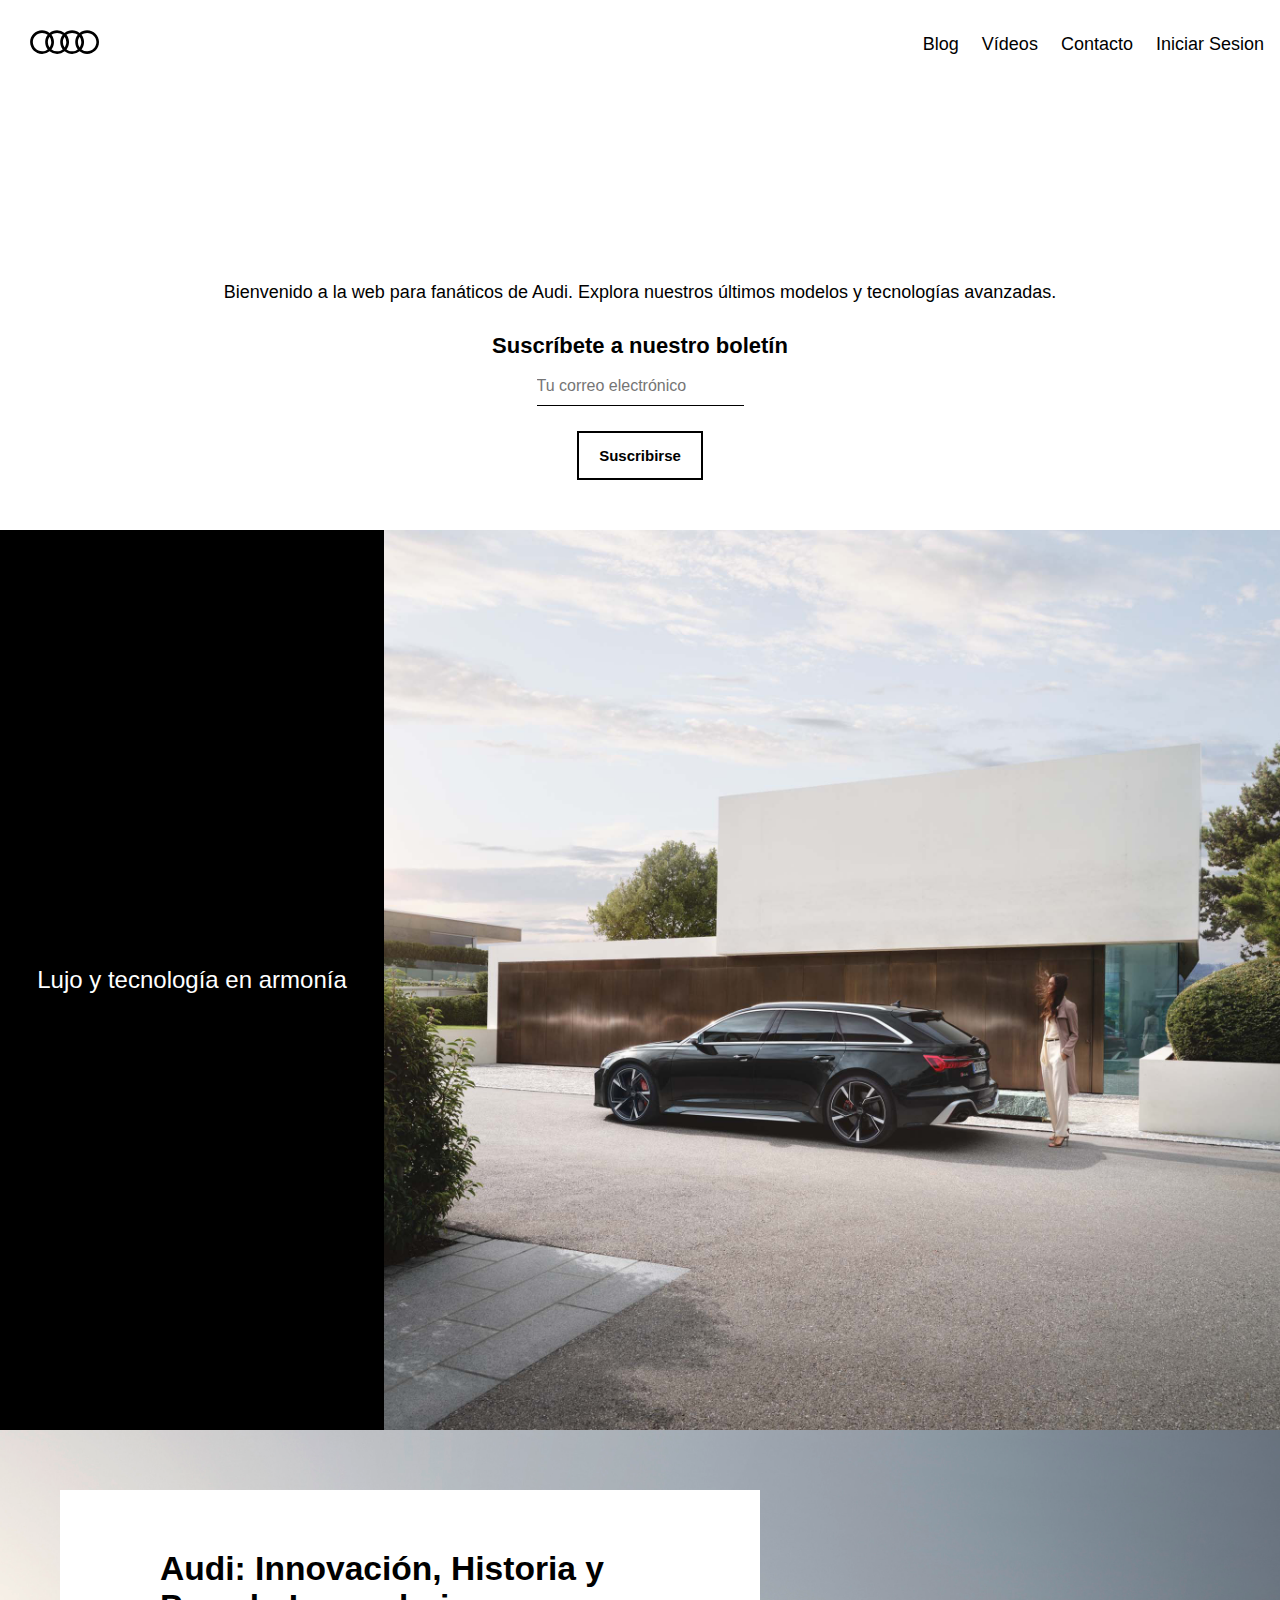
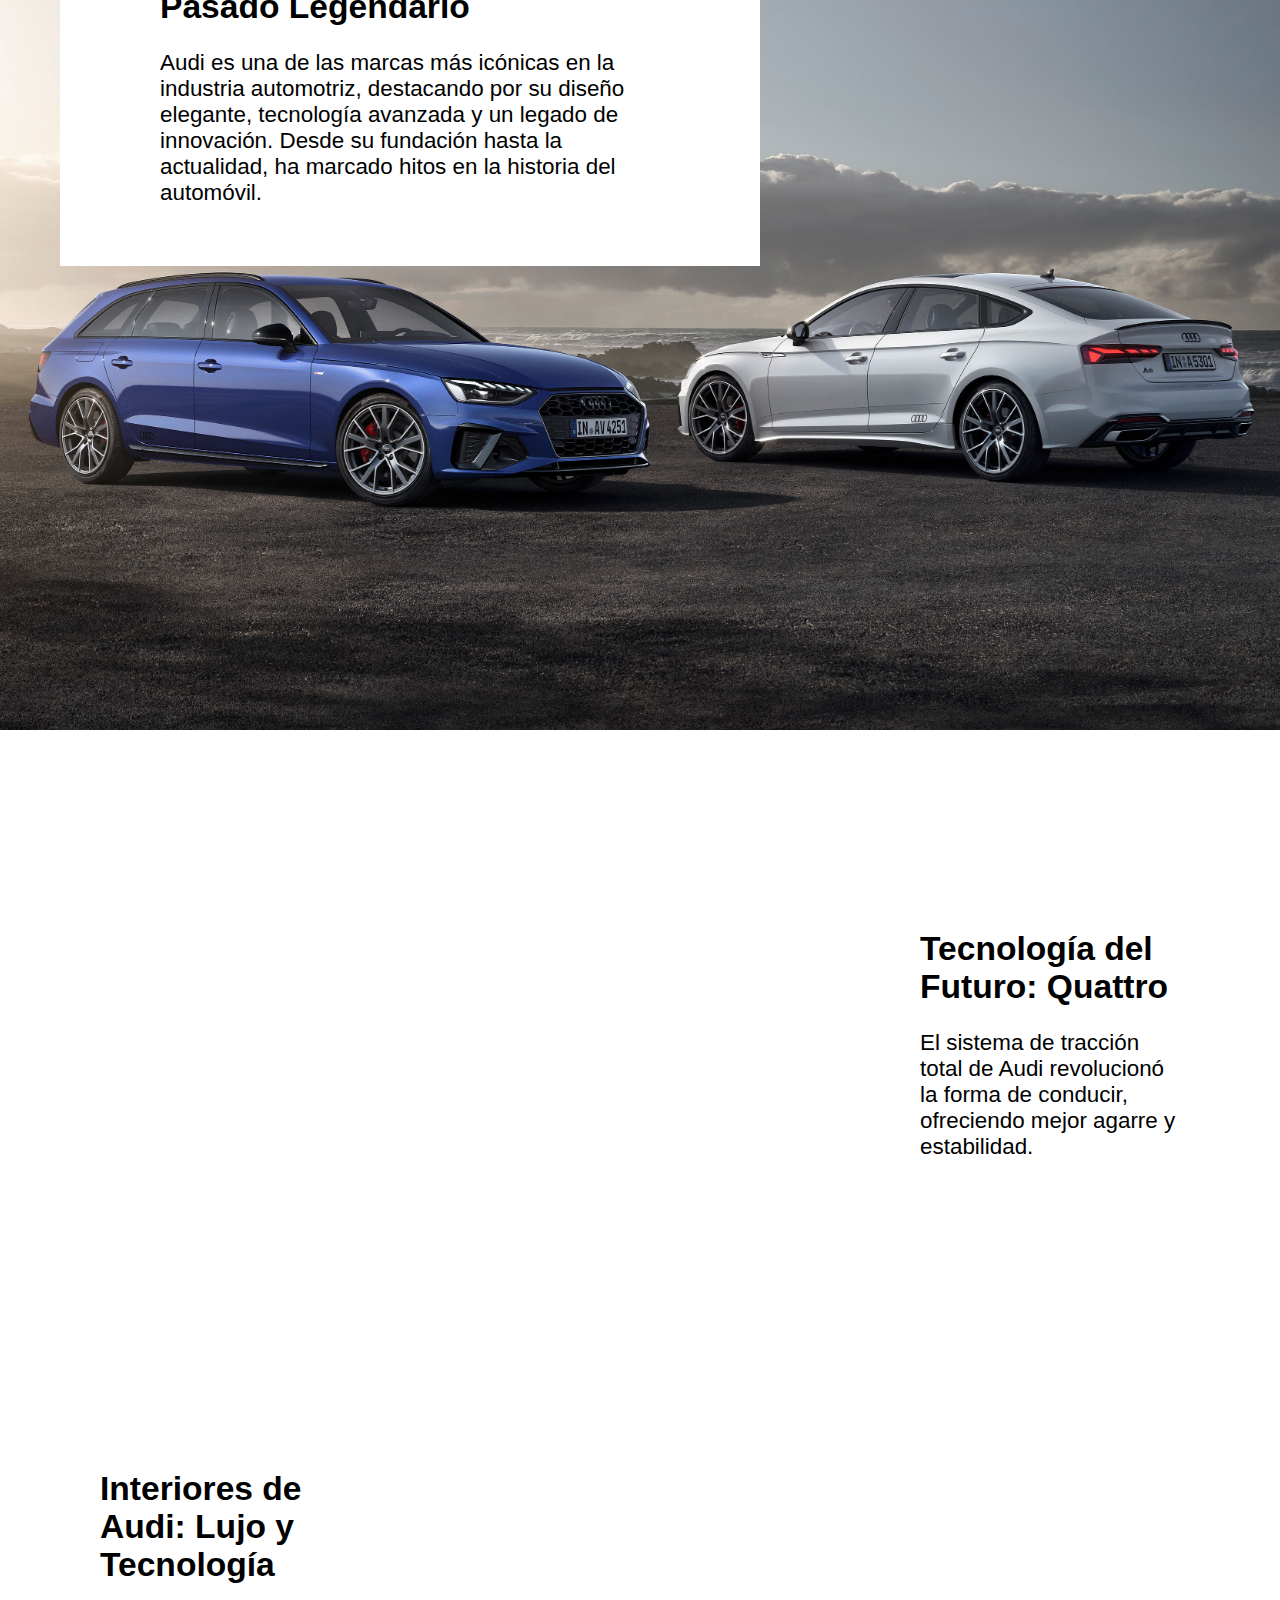
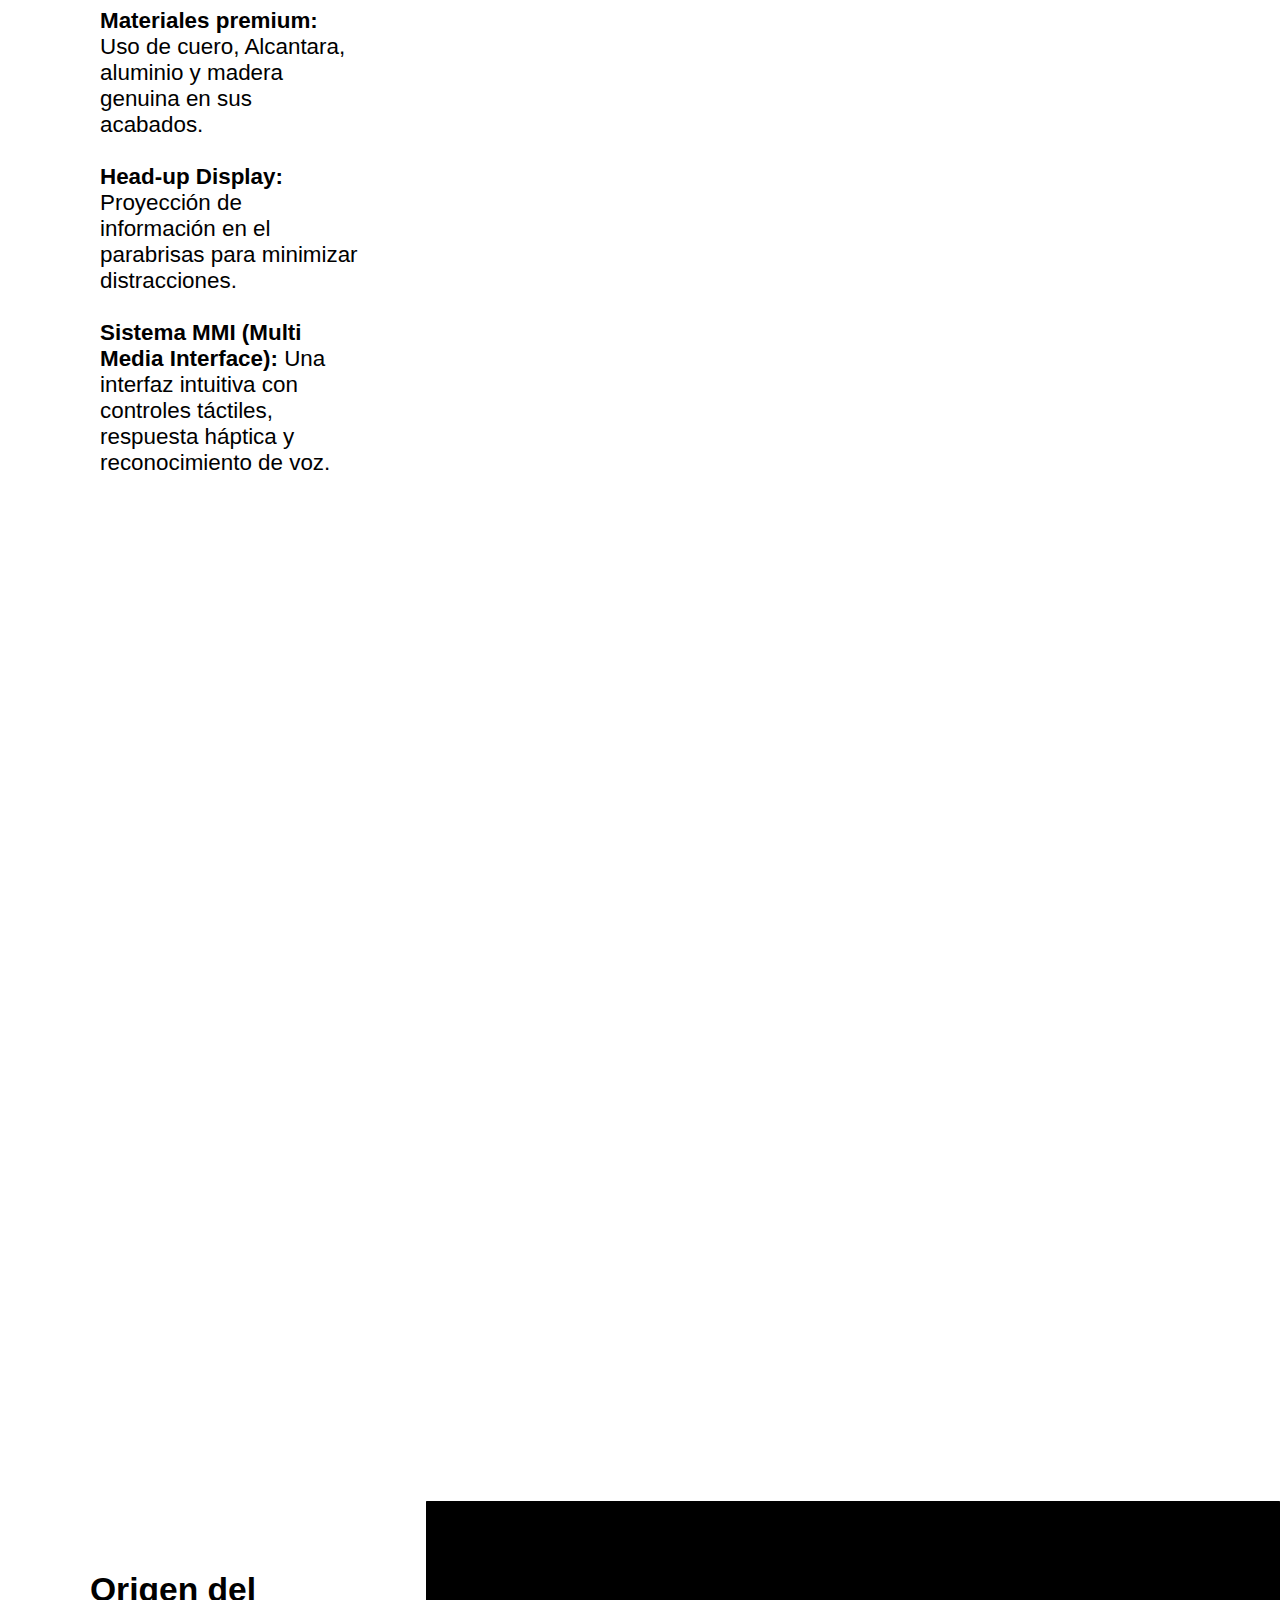
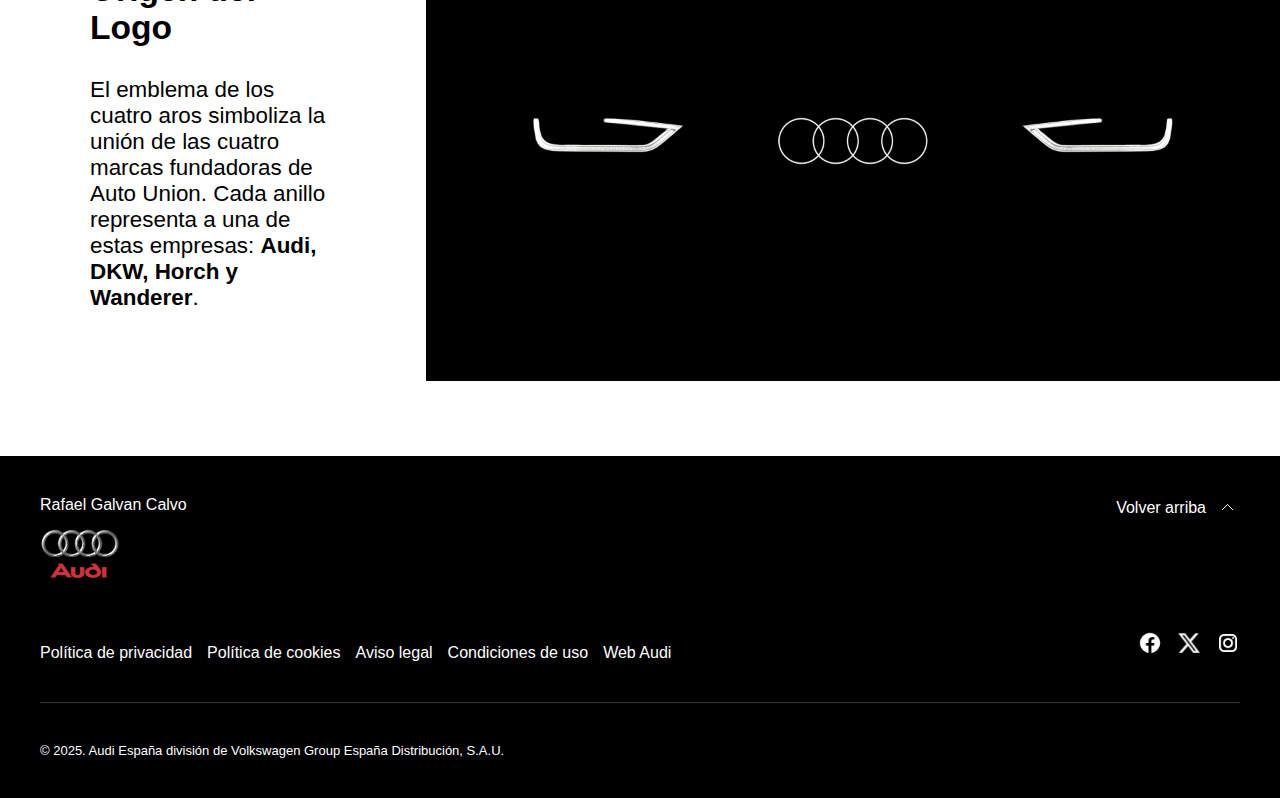
==== index.html @ 8b62e53d "first commit" ====
<!DOCTYPE html>
<html lang="es">
<head>
    <meta charset="UTF-8">
    <meta name="viewport" content="width=device-width, initial-scale=1.0">
    <title>Audi - Bienvenido</title>
    <link rel="stylesheet" href="css/estilos.css">
    <link rel="shortcut icon" href="img/logo-audi-3.png">
</head>
<body>
    
    <header id="#">
        <div class="logo">
            <a href="index.html">
                <svg height="24" width="69" xmlns="http://www.w3.org/2000/svg">
                    <path d="M56.927 0a11.798 11.798 0 00-7.495 2.671A11.906 11.906 0 0041.9 0a11.719 11.719 0 00-7.494 2.671C32.347 1.006 29.745 0 26.91 0a11.798 11.798 0 00-7.494 2.671C17.358 1.006 14.756 0 11.92 0 5.32 0 0 5.303 0 11.884c0 6.58 5.32 11.884 11.921 11.884 2.835 0 5.475-1.007 7.495-2.671 2.058 1.664 4.66 2.67 7.494 2.67 2.835 0 5.475-1.006 7.495-2.67a11.906 11.906 0 007.533 2.67c2.874 0 5.475-1.006 7.533-2.67 2.058 1.664 4.66 2.67 7.495 2.67 6.601 0 11.921-5.302 11.921-11.883C68.848 5.342 63.528 0 56.927 0zm-7.495 17.226a9.126 9.126 0 01-1.708-5.342c0-1.974.621-3.832 1.708-5.342a9.126 9.126 0 011.709 5.342c0 2.013-.66 3.832-1.709 5.342zm-15.027 0a9.126 9.126 0 01-1.709-5.342c0-1.974.621-3.832 1.709-5.342a9.126 9.126 0 011.708 5.342c0 2.013-.66 3.832-1.708 5.342zm-15.028 0a9.126 9.126 0 01-1.709-5.342c0-1.974.622-3.832 1.709-5.342a9.126 9.126 0 011.708 5.342c0 2.013-.66 3.832-1.708 5.342zM2.602 11.884c0-5.071 4.116-9.213 9.242-9.213a9.22 9.22 0 015.63 1.897c-1.592 2.013-2.524 4.529-2.524 7.316 0 2.748.932 5.303 2.524 7.316-1.553 1.2-3.495 1.897-5.63 1.897-5.087 0-9.242-4.103-9.242-9.213zM21.24 19.2c1.592-2.013 2.524-4.529 2.524-7.316 0-2.749-.932-5.303-2.524-7.316 1.553-1.2 3.495-1.897 5.63-1.897 2.136 0 4.078.697 5.63 1.897-1.591 2.013-2.523 4.529-2.523 7.316 0 2.748.932 5.303 2.524 7.316-1.553 1.2-3.495 1.897-5.63 1.897-2.136 0-4.078-.697-5.631-1.897zm15.028 0c1.592-2.013 2.524-4.529 2.524-7.316 0-2.749-.932-5.303-2.524-7.316 1.553-1.2 3.494-1.897 5.63-1.897a9.22 9.22 0 015.63 1.897c-1.591 2.013-2.523 4.529-2.523 7.316 0 2.748.932 5.303 2.524 7.316-1.554 1.2-3.495 1.897-5.63 1.897a9.22 9.22 0 01-5.631-1.897zm20.658 1.897a9.22 9.22 0 01-5.63-1.897c1.591-2.013 2.523-4.529 2.523-7.316 0-2.749-.932-5.303-2.524-7.316 1.554-1.2 3.495-1.897 5.63-1.897 5.088 0 9.243 4.103 9.243 9.213 0 5.11-4.155 9.213-9.242 9.213z" fill="#000" fill-rule="evenodd"></path>
                </svg>
            </a>
        </div>
        <nav class="">
            <ul>
                <li><a href="blog.html">Blog</a></li>
                <li><a href="videos.html">Vídeos</a></li>
                <li><a class="enlaces" href = #contacto>Contacto</a></li>
                <li><a href="#mostrar">Iniciar Sesion</a></li>
            </ul>
        </nav>
    </header>

     <!--FORMULARIO INICIO SESION -->

     <div id="mostrar" class="container1">
        <div class="fondo"></div>
        <div class="contenido">
          <form class="form-container">
            <h1>Iniciar sesión</h1>
            <div class="form-group">
              <label for="username">Nombre de usuario</label>
              <input type="text" id="username" name="username" autocomplete="off" required>
            </div>
            <div class="form-group">
              <label for="password">Contraseña</label>
              <input type="password" id="password" name="password" autocomplete="off" pattern="(?=.*[a-z])(?=.*[A-Z])(?=.*\d)(?=.*[#$@!%&*?_])(?!\s)[a-zA-Z\d#$@!%&*?_]{8,16}$" required>
            </div>
            <button class="submit-btn" type="submit">Iniciar sesión</button>
            <p class="cuenta_p">¿No tienes cuenta?  <a href="#registro" class="registrarse">Registrarse</a></p>
            <a id="cerrar" class="cerrar" href="#"><img src="img/X-purple.png" class="X1" id="X1"></a>
          </form>
        </div>
      </div>
      
      <div id="registro" class="container1">
        <div class="fondo"></div>
        <div class="contenido">
          <form class="form-container">
            <h1>Registrarse</h1>
            <div class="form-group">
              <label for="nombre">Nombre</label>
              <input type="text" id="nombre" name="nombre" autocomplete="off" required>
            </div>
            <div class="form-group">
              <label for="email">Correo electrónico</label>
              <input type="email" id="email" name="email" autocomplete="off" required>
            </div>
            <div class="form-group">
              <label for="username">Nombre de usuario</label>
              <input type="text" id="username" name="username" autocomplete="off" required>
            </div>
            <div class="form-group">
              <label for="password2">Contraseña</label>
              <input type="password" id="password2" name="password2" autocomplete="off" pattern="(?=.*[a-z])(?=.*[a-z])(?=.*\d)(?=.*[#$@!%&*?_])(?!\s)[a-zA-Z\d#$@!%&*?_]{8,16}$" required>
            </div>
            <div id="error_message">
              <p class="message"><img class="X2" src="img/X.png" alt="X2" id="length-icon">La contraseña debe tener entre 8 y 16 caracteres</p>
              <p class="message"><img class="X2" src="img/X.png" alt="X2" id="lowercase-icon">La contraseña debe contener al menos una letra minúscula</p>
              <p class="message"><img class="X2" src="img/X.png" alt="X2" id="uppercase-icon">La contraseña debe contener al menos una letra mayúscula</p>
              <p class="message"><img class="X2" src="img/X.png" alt="X2" id="number-icon">La contraseña debe contener al menos un número</p>
              <p class="message"><img class="X2" src="img/X.png" alt="X2" id="special-char-icon">La contraseña debe contener al menos un carácter especial (#$@!%&amp;*?_)</p>
            </div>
            <button class="submit-btn" type="submit">Registrarse</button>
            <p class="cuenta_p">¿Tienes cuenta? <a href="#mostrar" class="registrarse">Iniciar Sesion</a></p>
            <a id="cerrar" class="cerrar" href="#"><img src="img/X-purple.png" class="X1" id="X1"></a>
          </form>
        </div>
      </div>

    <main>
        <!-- <section class="hero">
            <img class="img-coche" src="img/logo-audi-coche.png" alt="Audi">
            <div class="overlay">
                <h1>Descubre la Innovación</h1>
            </div>
        </section> -->
        <section class="video-gallery">
            <div class="video-item">
                <div class="overlay">
                    <h1>Descubre la Innovación</h1>
                </div>
                <video class="video-coche" autoplay muted loop>
                    <source src="videos/audi-2.mp4" type="video/mp4">
                    Tu navegador no soporta el elemento de vídeo.
                </video>
            </div>
        </section>
        <section class="intro" id="intro">
            <p>Bienvenido a la web para fanáticos de Audi. Explora nuestros últimos modelos y tecnologías avanzadas.</p>
            <form action="#">
                <label for="email">Suscríbete a nuestro boletín</label>
                <input type="email" id="email" name="email" placeholder="Tu correo electrónico">
                <button type="submit">Suscribirse</button>
            </form>
        </section>
        
        <section class="featured"></section>

        <div class="container">
            <div class="carrusel-container">
                <div class="carrusel-texto">
                    <div class="texto-wrapper">
                        <div class="texto-slide">Lujo y tecnología en armonía</div>
                        <div class="texto-slide">Innovación sin límites</div>
                        <div class="texto-slide">Rendimiento sin compromisos</div>
                        <div class="texto-slide">Elegancia en cada detalle</div>
                        <div class="texto-slide">Lujo y tecnología en armonía</div>
                    </div>
                </div>
        
                <div class="carrusel-imagenes">
                    <div class="imagen-slide">
                        <img src="img/audi-rs6.jpg" alt="Audi RS6">
                    </div>
                    <div class="imagen-slide">
                        <img src="img/audi-rs7-interior.avif" alt="Audi RS7 Interior">
                    </div>
                    <div class="imagen-slide">
                        <img src="img/audi-a3-2.png" alt="Audi A3">
                    </div>
                    <div class="imagen-slide">
                        <img src="img/audi-a1.png" alt="Audi A1">
                    </div>
                    <div class="imagen-slide">
                        <img src="img/audi-rs6.jpg" alt="Audi RS6">
                    </div>
                </div>
            </div>
        </div>

        <div class="parallax-container">
            <div class="parallax-text">
                <h2>Audi: Innovación, Historia y Pasado Legendario</h2>
                <p>Audi es una de las marcas más icónicas en la industria automotriz, destacando por su diseño elegante, tecnología avanzada y un legado de innovación. Desde su fundación hasta la actualidad, ha marcado hitos en la historia del automóvil.</p>
            </div>
        </div>

        <script>
            document.addEventListener('scroll', () => {
                document.documentElement.style.setProperty('--scroll-y', window.scrollY);
            });
        </script>

        <div class="tecnologia1">
            <div class="img-tecnologia1"></div>
            <article class="article-tecnologia1">
                <h2>Tecnología del Futuro: Quattro</h2>
                <p>
                    El sistema de tracción total de Audi revolucionó la forma de conducir, ofreciendo mejor agarre y estabilidad.
                </p>
            </article>
        </div>
    
        <div class="tecnologia2">
            <article class="article-tecnologia2">
                <h2>Interiores de Audi: Lujo y Tecnología</h2>
                <p><strong>Materiales premium:</strong>  Uso de cuero, Alcantara, aluminio y madera genuina en sus acabados.</p>
                <br>
                <p><strong>Head-up Display:</strong>  Proyección de información en el parabrisas para minimizar distracciones.</p>
                <br>
                <p><strong>Sistema MMI (Multi Media Interface):</strong> Una interfaz intuitiva con controles táctiles, respuesta háptica y reconocimiento de voz.</p>
            
            </article>
            <div class="img-tecnologia2"></div>
        </div>

        <section class="tecnologia">
            <div class="tecnologia22">
                <div class="tecnologia-text">
                    <h2>Tecnología del Futuro</h2>
                    <p>
                        Audi lidera el mercado con su tecnología de conducción autónoma y sistemas avanzados de asistencia al conductor. 
                        Descubre cómo la inteligencia artificial y los sensores de última generación están redefiniendo la experiencia al volante.
                    </p>
                </div>
            </div>
            <div class="tecnologia-text">
                <h2>Tecnología del Futuro: Matrix LED y Digital OLED</h2>
                <p>
                    Sistemas de iluminación avanzados que mejoran la seguridad y la experiencia de conducción.
                </p>
            </div>
        </section>

        <section class="curiosidades">
            <article class="curiosidades-text">
                <h2>Origen del Logo</h2>
                <p>
                    El emblema de los cuatro aros simboliza la unión de las cuatro marcas fundadoras de Auto Union. Cada anillo representa a una de estas empresas: <strong>Audi, DKW, Horch y Wanderer</strong>.
                </p>
            </article>
            <div class="img-curiosidades">
                <img src="img/logo-audi-coche.png" alt="Audi Tecnología">
            </div>
        </section>
        
    </main>
    
    <footer id="contacto">
        <div class="arriba">
            <div class="logo-footer">
                <p>Rafael Galvan Calvo</p>
                <img class="img-logo-footer" src="img/logo-audi1.png" alt="Logo Audi">
            </div>
            <a href="#">
                <span>Volver arriba</span>
                <svg height="24" width="24" xmlns="http://www.w3.org/2000/svg">
                    <path d="M7 10l5.5 5.5L18 10" fill="none" stroke="currentColor"></path>
                </svg>
            </a>
        </div>
        <div class="footer-content">
            <div class="footer-links">
                <ul>
                    <li><a href="#">Política de privacidad</a></li>
                    <li><a href="#">Política de cookies</a></li>
                    <li><a href="#">Aviso legal</a></li>
                    <li><a href="#">Condiciones de uso</a></li>
                    <li><a href="https://www.audi.es/es/">Web Audi</a></li>
                </ul>
            </div>
            <div class="social-media">
                <ul>
                    <li><a href=""><img class="social-img" src="img/facebook.png" alt="Facebook"></a></li>
                    <li><a href=""><img class="social-img" src="img/twitter.png" alt="Twitter"></a></li>
                    <li><a href=""><img class="social-img" src="img/instagram.png" alt="Instagram"></a></li>
                </ul>
            </div>
        </div>
        <div class="tag">
            <p>© 2025. Audi España división de Volkswagen Group España Distribución, S.A.U.</p>
        </div>
    </footer>
</body>
</html>
---- css/estilos.css ----
/* PROYECTO REALIZADO POR RAFAEL GALVÁN CALVO */
* {
    box-sizing: border-box;
    margin: 0;
    padding: 0;
}

body {
    font-family: 'Lato', sans-serif;
    background-color: white;;
}

html {
    scroll-behavior: smooth;
}

/* MEDIA */

.img-coche {
    width: 100%;
    height: fit-content;
}

.img-logo {
    width: auto;
    height: 30px;
}

.img-logo-footer {
    width: auto;
    height: 80px;
}

.hero img {
    width: 100%;
    height: auto;
}

.video-coche {
    width: 100%;
    height: fit-content;
}

.video-item {
    position: relative;
    width: 100%;
}

/* NAV HEADER */

.logo {
    padding: 14px;
}

ul {
    list-style: none;
    display: flex;
    gap: 15px;
}

ul li a {
    color: white;
    text-decoration: none;
}

header {
    display: flex;
    justify-content: space-between;
    align-items: center;
    padding: 16px;
    background-color: white;
    color: black;
}

header nav ul li a {
   color: black;
   font-size: large;
   margin-left: 8px;
}

header nav ul li a:hover {
    color: #555555;
 }



.featured {
    display: flex;
    flex-direction: column;
    align-items: center;
    gap: 20px;
    text-align: center;
    background-color: #828788;
}

.featured article {
    width: 100%;
}

.hero {
    position: relative;
    text-align: center;
}

.overlay {
    position: absolute;
    top: 75%;
    left: 50%;
    transform: translate(-50%, -50%);
    color: white;
    text-align: center;
    padding: 10px;
}

/*** INICIAR SESION ***/

.container1 {
    display: none;
    position: fixed;
    justify-content: center;
    align-items: center;
    width: 100%;
    height: 100%;
    top: 50%;
    left: 50%;
    transform: translate(-50%, -50%);
    overflow: visible;
    z-index: 999;
}

.fondo {
    position: absolute;
    top: 0;
    left: 0;
    width: 100%;
    height: 100%;
    background-color: rgba(0, 0, 0, 0.5);
    backdrop-filter: blur(7px);
    transition: 0.5s ease-in-out;
    transition-delay: 0.25s;
    z-index: 1;
}

.contenido {
    position: relative;
    z-index: 2;
}

.form-container {
    background-color: #050715;
    border-radius: 8px;
    box-shadow: 0 0 20px 1px #ffffff;
    padding: 50px;
    width: 650px;
    max-width: 100%;
}

.form-container h1 {
    color: white;
    font-size: 30px;
    font-weight: 700;
    margin-bottom: 32px;
    margin-top: 30px;
    text-align: center;
}

.form-group {
    margin-bottom: 24px;
}

.form-group label {
    display: block;
    color: white;
    font-size: 16px;
    font-weight: 700;
    margin-bottom: 8px;
}

.form-group label {
    display: block;
    color: white;
    font-size: 16px;
    font-weight: 700;
    margin-bottom: 8px;
}

.form-group input {
    background-color: transparent;
    border: none;
    border-bottom: 1px solid white;
    color: #ffffff;
    font-size: 16px;
    padding: 10px 0;
    width: 100%;
}

.form-group input:focus {
    outline: none;
    border-bottom-color: white;
}

.submit-btn {
    background-color: #5e3ad4;
    border: none;
    border-radius: 4px;
    color: #fff;
    cursor: pointer;
    font-size: 18px;
    font-weight: 700;
    padding: 12px;
    width: 100%;
    transition: background-color 0.25s ease-in-out;
    transition-delay: 0.1s;
}

.X1 {
    width: 25px;
    height: 25px;
    cursor: pointer;
}

.X2 {
    width: 15px;
    height: 15px;
    margin-right: 5px;
}

.message {
    display: flex;
    margin-bottom: 5px;
    align-items: center;
}


.cerrar {
    top: 0;
    right: 12px;
    display: inline;
    position: absolute;
    margin-top: 12px;
    text-align: center;
    border: none;
    text-decoration: none;
    border-radius: 8px;
    color: #fff;
    cursor: pointer;
    font-size: 15px;
    transition: transform 0.25s ease-out;
}

.registrarse {
    margin-top: 15px;
    text-align: center;
    color: #fff;
    cursor: pointer;
    font-size: 18px;
    text-decoration-color:grey;
    border: none;
    font-weight: 700;
    transition: background-color 0.25s ease-in-out;
    transition-delay: 0.1s;
}

.cuenta_p {
    display: block;
    margin-top: 24px;
    text-decoration: none;
    text-align: center;
    border: none;
    color: #fff;
    font-size: 18px;
    width: 100%;
    transition: background-color 0.25s ease-in-out;
    transition-delay: 0.1s;
}

#error_message {
    color: #FFFFFF;
    margin-top: 18px;
    margin-bottom: 20px;
}

.registrarse:hover {
    text-decoration-color: #FFFFFF;
}

.submit-btn:hover {
    background-color: #412796;
}

#mostrar:target {
    display: flex;
}

#registro:target {
    display: flex;
}

#cerrar:target {
    display: none;
}

#cerrar:hover {
    transform: scale(1.2);
}

/* INTRO */

.intro {
    padding: 40px;
    text-align: center;
    margin-left: 50px;
    margin-right: 50px;
    font-size: large;
}

.intro p {
    color: black;
    font-size: 18px;
}

.intro form {
    display: flex;
    align-items: center;
    flex-direction: column;
    margin-bottom: 10px;
    margin-top: 30px;
}

.intro form label {
    display: block;
    font-size: 22px;
    font-weight: 700;
    margin-bottom: 8px;
    color: black;
 }

.intro form input {
    background-color: transparent;
    border: none;
    border-bottom: 1px solid black;
    color: #ffffff;
    font-size: 16px;
    padding: 10px 0;
    margin-bottom: 25px;
}

.intro form button {
    padding: 14px 20px 14px 20px;
    background: none;
    font-size: 15px;
    color: black;
    font-weight: 700;
    border: 2px solid black;
    width: fit-content;
    cursor: pointer;
    transition: transform 0.3s ease, box-shadow 0.3s ease;
}

.intro form button:hover {
    transform: translateY(-5px);
    box-shadow: 0px 10px 20px rgba(0, 0, 0, 0.3);
}

/* CARROUSEL */

.container {
    display: flex;
    justify-content: center;
    align-items: center;
    height: 100vh;
    margin: 0;
}

.carrusel-container {
    display: flex;
    width: 100%;
    height: 100vh;
    overflow: hidden;
}

.carrusel-texto {
    width: 30%;
    height: 100vh;
    background-color: black;
    color: white;
    overflow: hidden;
    display: flex;
    align-items: center;
    justify-content: center;
    position: relative;
}

.texto-wrapper {
    display: flex;
    flex-direction: column;
    position: absolute;
    top: 0;
    width: 100%;
}

.texto-slide {
    height: 100vh;
    font-size: 1.5em;
    padding: 20px;
    text-align: center;
    display: flex;
    align-items: center;
    justify-content: center;
    animation: slideText 20s infinite;
}

.carrusel-imagenes {
    width: 70%;
    height: 100vh;
    display: flex;
    flex-direction: column;
    flex-wrap: nowrap;
    animation: slideImages 20s infinite;
}

.imagen-slide {
    flex: 0 0 100vh;
    overflow: hidden;
}

.imagen-slide img {
    width: 100%;
    height: 100vh;
    object-fit: cover;
}

@keyframes slideText {
    0%, 20% { transform: translateY(0); }
    25%, 45% { transform: translateY(-100%); }
    50%, 70% { transform: translateY(-200%); }
    75%, 95% { transform: translateY(-300%); }
    100% { transform: translateY(0); }
}

@keyframes slideImages {
    0%, 20% { transform: translateY(0); }
    25%, 45% { transform: translateY(-100%); }
    50%, 70% { transform: translateY(-200%); }
    75%, 95% { transform: translateY(-300%); }
    100% { transform: translateY(0); }
}

/* PARALLAX */

:root {
    --scroll-y: 0;
}

.parallax-container {
    position: relative;
    height: 100vh;
    display: flex;
    align-items: flex-start;
    justify-content: flex-start;
    text-align: center;
    background-image: url("../img/audi-x2.jpg");
    background-size: cover;
    background-position: center calc(100% + var(--scroll-y) * 0.6px);
}

.parallax-text {
    position: sticky;
    top: 30vh;
    background: white;
    color: black;
    margin: 60px;
    padding: 60px 100px 60px 100px;   
    text-align: left;
    max-width: 700px;
    font-size: 1.4rem;
}

.parallax-text h2 {
    margin-bottom: 24px;
}

/* TECNOLOGIA 1 */    

.tecnologia1, .tecnologia2 {
    display: flex;
    align-items: center;
    justify-content: center;
    width: 100%;
    min-height: 70vh;
    overflow: hidden;
}

.img-tecnologia1, .img-tecnologia2 {
    width: 70%;
    height: auto;
    min-height: 70vh;
    background-size: cover;
    background-repeat: no-repeat;
    background-attachment: fixed;
}

.img-tecnologia1 {
    background-image: url("../img/audi-rs7-1.jpg");
    background-position: center left;
}

.img-tecnologia2 {
    background-image: url("../img/audi-rs4-interior.jpg");
    background-position: center right;
}

.article-tecnologia1, .article-tecnologia2 {
    width: 30%;
    padding: 50px;
    text-align: left;
    margin-left: 50px;
    margin-right: 50px;
    background-color: white;
    color: black;
    font-size: 1.4em;
}

.article-tecnologia1 h2, .article-tecnologia2 h2 {
    margin-bottom: 24px;
}

.tecnologia2 {
    margin-top: 60px;
    flex-direction: row;
}

/* TECNOLOGÍA 2 */

.tecnologia {
    text-align: center;
    opacity: 0;
    transform: translateY(50px);
    animation: fadeIn 1s ease-out forwards;
    animation-delay: 4.5s;

    position: relative;
    height: 100vh;
    width: 100%;
    display: flex;
    align-items: flex-start;
    justify-content: flex-start;
    background-image: url("../img/audi-rs7-2.webp");
    background-size: cover;
    background-position: center calc(100% + var(--scroll-y) * 0.7px);
}

.tecnologia22 {
    text-align: center;
    opacity: 0;
    transform: translateY(50px);
    animation: fadeIn 1s ease-out forwards;
    animation-delay: 4.5s;

    position: relative;
    height: 100vh;
    width: 50%;
    display: flex;
    align-items: flex-start;
    justify-content: flex-start;
    background-image: url("../img/audi-rs5.webp");
    background-size: cover;
    background-position: center calc(100% + var(--scroll-y) * 0.9px);
}

.tecnologia-text {
    position: sticky;
    top: 30vh;
    background: white;
    color: black;
    padding: 50px 80px 50px 80px;
    margin: 50px;
    text-align: left;
    max-width: 500px;
    font-size: 1.4rem;
}

.tecnologia-text h2 {
    margin-bottom: 24px;
}

@keyframes fadeIn {
    to {
      opacity: 1;
      transform: translateY(0);
    }
  }

.tecnologia:nth-of-type(1) {
    animation-delay: 0.2s;
}

.tecnologia:nth-of-type(2) {
    animation-delay: 0.6s;
}

.tecnologia:nth-of-type(3) {
    animation-delay: 1s;
}

.tecnologia:nth-of-type(4) {
    animation-delay: 1.4s;
}

.tecnologia-content {
    display: flex;
    flex-direction: column;
    align-items: center;
    gap: 20px;
}

.tecnologia-content h2 {
    margin-bottom: 30px;
}

.tecnologia-content img {
    width: 100%;
    height: auto;
}

.tecnologia-content p {
    font-size: 18px;
    color: black;
    padding: 40px;
    margin-left: 50px;
    margin-right: 50px;
}

/* CURIOSIDADES */

.curiosidades {
    display: inline-flex;
    align-items: center;
    justify-content: center;
    width: 100%;
    min-height: 70vh;
    background-color: white;
    color: black;
}

.curiosidades-text {
    width: 35%;
    background: white;
    color: black;
    padding: 0 40px 0 40px;
    margin: 50px;
    text-align: left;
    max-width: 700px;
    font-size: 1.4rem;
}

.curiosidades-text h2 {
    margin-bottom: 20px;
}

.img-curiosidades {
    width: 100%;
    display: flex;
    justify-content: center;
}

.img-curiosidades img {
    width: 100%;
    height: auto;
}

.curiosidades-text h2 {
    margin-bottom: 30px;
}

/* FOOTER */

.footer-content {
    display: flex;
    justify-content: space-between;
    background-color: black;
    color: white;
    margin-top: 16px;
    align-items: center;
}

.footer-links {
    display: flex;
    flex-grow: 1;
    list-style: none;
    background-color: black;
    align-items: center;
    color: white;
    max-width: 65%;
}

.footer-links ul li a:hover {
    color: #808080;
}

.social-media {
    align-items: center;
    list-style: none;
    max-width: 30%;
}

.footer-links ul {
    display: inline-flex;
    flex-flow: wrap;
    list-style: none;
    background-color: black;
    color: white;
    margin-top: 16px;
}

footer {
    padding: 40px;
    background-color: black;
    color: white;
}

.arriba {
    display: flex;
    flex-wrap: wrap;
    justify-content: space-between;
    margin-bottom: 30px;
}

svg {
    transform: rotate(180deg);
}

.arriba a span {
    margin-right: 10px;
}

.arriba a {
    display: inline-flex;
    height: fit-content;
    align-items: center;
    text-decoration: none;
    color: white;
}

.arriba a:hover {
    color: #808080;
}

.tag {
    border-top: 1px solid #333333;
    margin-top: 40px;
}

.tag p {
    margin-top: 40px;
    font-size: small;
}

.footer-content ul {
    list-style: none;
    display: flex;
    gap: 15px;
}

.social-img {
    width: auto;
    height: 24px;
}

/* Media Queries */

/* Para pantallas menores a 1024px (tablets y móviles grandes) */
@media (max-width: 1024px) {

    .carrusel-container {
        width: 100%;
        flex-direction: column;
        height: auto;
        min-height: 100vh;
    }

    .carrusel-texto {
        width: 100%;
        height: 30vh;
    }

    .texto-wrapper {
        width: 100vh;
        height: 30vh;
        flex-direction: row;
        position: absolute;
        left: 0;
        width: max-content;
    }

    .texto-slide {
        width: 100%;
        height: 100%;
        font-size: 1.6em;
        min-width: 100vw;
    }

    .carrusel-imagenes {
        width: 100%;
        height: 70vh;
        flex-direction: row;
        flex-wrap: nowrap;
    }

    .imagen-slide {
        flex: 0 0 100vw;
    }

    .imagen-slide img {
        height: 70vh;
    }

    @keyframes slideText {
        0%, 20% { transform: translateX(0); }
        25%, 45% { transform: translateX(-100vw); }
        50%, 70% { transform: translateX(-200vw); }
        75%, 95% { transform: translateX(-300vw); }
        100% { transform: translateX(0); }
    }
    
    @keyframes slideImages {
        0%, 20% { transform: translateX(0); }
        25%, 45% { transform: translateX(-100vw); }
        50%, 70% { transform: translateX(-200vw); }
        75%, 95% { transform: translateX(-300vw); }
        100% { transform: translateX(0); }
    }

    .parallax-container {
        max-width: 100vw;
        align-items: center;
        justify-content: center;
        background-position: center calc(100% + var(--scroll-y) * 0.5px);
    }

    .parallax-text {
        font-size: 1.3em;
        padding: 50px;
        margin: 40px;
    }

    .tecnologia1, .tecnologia2 {
        width: 100%;
        min-height: 50vh;
        flex-direction: column;
    }

    .tecnologia1 {
        width: 100%;
        min-height: 50vh;
        flex-direction: column-reverse;
    }

    .img-tecnologia1 {
        width: 100%;
        height: auto;
        min-height: 500px;
        background-position: center left calc(-200px);
    }

    .img-tecnologia2 {
        width: 100%;
        height: auto;
        min-height: 500px;
        background-position: center right calc(-300px);
    }

    .article-tecnologia1, .article-tecnologia2 {
        width: 100%;
        padding: 60px;
        text-align: left;
        margin-left: 100px;
        margin-right: 100px;
        font-size: 1.2em;
    }

    .tecnologia {
        background-size: cover;
        background-position: center calc(100% + var(--scroll-y) * 0.65px);
    }
    
    .tecnologia22 {
        width: 100%;
        background-size: cover;
        justify-content: center;
        background-position: center calc(100% + var(--scroll-y) * 0.6px);
    }
    
    .tecnologia-text {
        padding: 30px 40px 30px 40px;
        margin: 30px;
        max-width: 400px;
        font-size: 1.1em;
    }
    
    .curiosidades {
        min-width: 100%;
        min-height: 50vh;
        flex-direction: column;
        text-align: center;
    }

    .curiosidades-text {
        width: 80%;
        margin: 60px 80px 60px 80px;
        font-size: 1.2em;
    }
    
}

/* Para pantallas menores a 768px (móviles) */
@media (max-width: 768px) {

    .overlay h1 {
        font-size: 20px;
    }

    .intro {
        font-size: 16px;
        margin-left: 20px;
        margin-right: 20px;
    }

    .texto-slide {
        font-size: 1.2em;
    }

    .parallax-text {
        font-size: 1.1em;
        padding: 40px;
        margin: 30px;
    }

    .article-tecnologia1, .article-tecnologia2 {
        width: 100%;
        padding: 60px;
        margin-left: 60px;
        margin-right: 60px;
        font-size: 1.1em;
    }

    .img-tecnologia1 {
        background-position: center left calc(-200px);
    }
    
    .img-tecnologia2 {
        background-position: center;
    }

    .tecnologia {
        animation: none;
        opacity: 1;
        transform: none;
        flex-direction: column;
        height: max-content;
        background-size: cover;
        background-position: center calc(30% + var(--scroll-y) * 0.8px);
    }
    
    .tecnologia22 {
        animation: none;
        opacity: 1;
        transform: none;
        width: 100%;
        background-size: cover;
        justify-content: center;
        background-position: center calc(100% + var(--scroll-y) * 0.9px);
    }

    .tecnologia > .tecnologia-text {
        top: 30vh;
        margin: 40px;
        margin-bottom: 100%;
    }

    .tecnologia-text {
        padding: 40px 40px 40px 40px;
        margin: 40px;
        max-width: max-content;
        font-size: 1em;
    }

    .curiosidades {
        flex-direction: column-reverse;
        text-align: center;
    }

    .curiosidades-text {
        width: 100%;
        font-size: 1em;
    }

}

/* Para pantallas muy pequeñas (menores a 480px) */
@media (max-width: 480px) {
    .carrusel-texto {
        font-size: 14px;
        padding: 15px;
    }

    .intro p {
        font-size: 14px;
    }

    .intro form button {
        padding: 10px 15px;
        font-size: 14px;
    }

    .overlay h1 {
        font-size: 20px;
    }

    .intro {
        font-size: 16px;
        margin-left: 20px;
        margin-right: 20px;
    }

    .texto-slide {
        font-size: 1.2em;
    }

    .parallax-text {
        font-size: 1.1em;
        padding: 40px;
        margin: 30px;
    }

    .article-tecnologia1, .article-tecnologia2 {
        width: 100%;
        padding: 60px;
        margin-left: 60px;
        margin-right: 60px;
        font-size: 1.1em;
    }

    .img-tecnologia1 {
        background-position: center left calc(-200px);
    }
    
    .img-tecnologia2 {
        background-position: center;
    }

    .tecnologia {
        animation: none;
        opacity: 1;
        transform: none;
        flex-direction: column;
        height: max-content;
        background-size: cover;
        background-position: center calc(30% + var(--scroll-y) * 0.6px);
    }
    
    .tecnologia22 {
        animation: none;
        opacity: 1;
        transform: none;
        width: 100%;
        background-size: cover;
        justify-content: center;
        background-position: center calc(100% + var(--scroll-y) * 0.4px);
    }

    .tecnologia > .tecnologia-text {
        margin: 0;
        margin-top: 100%;
    }

    .tecnologia-text {
        padding: 40px 40px 40px 40px;
        margin: 40px;
        max-width: max-content;
        font-size: 1em;
    }
}

/* PAGINA BLOG.HTML */

/* BLOG */

.main-blog {
    background-color: #f8f8f8;
}

.blog-container {
    display: grid;
    grid-template-columns: repeat(4, 1fr);
    grid-template-rows: auto auto;
    gap: 20px;
    padding: 40px;
    margin: auto;
}

.article {
    background: white;
    box-shadow: 0 0 10px rgba(0, 0, 0, 0.1);
}

.highlight {
    grid-column: span 2;
    grid-row: span 1;
}

.article a {
    display: inline-block;
    margin-top: 10px;
    color: #002fff;
    text-decoration: none;
}

.img-blog {
    width: 100%;
    height: 400px;
    object-fit: cover;
}

.img-destacado {
    width: 100%;
    height: 500px;
    object-fit: contain;
}

.content {
    padding: 24px;
}

.content h2 {
    color: black;
    font-size: 1.5em;
    margin-bottom: 16px;
}

.content p {
    color: #333333;
    font-size: 1em;
    margin-bottom: 10px;
}

.article a:hover {
    color: #0099ff;
}

/* MEDIA QUERY BLOG */

@media (max-width: 1024px) {
    .blog-container {
        grid-template-columns: repeat(2, 1fr);
    }
    .highlight {
        grid-column: span 2;
        grid-row: span 2;
    }
}

@media (max-width: 768px) {
    .blog-container {
        grid-template-columns: repeat(1, 1fr);
    }
    .highlight {
        grid-column: span 1;
        grid-row: span 1;
    }
}

/* PAGINA CONCESIONARIO.HTML */

/* CONCESIONARIO */

.coches-container {
    display: grid;
    grid-template-columns: repeat(auto-fit, minmax(431px, 1fr));
    gap: 20px;
    padding: 60px;
    max-width: 100%;
    background-color: #f3f3f3;
}

.coche-card {
    width: 100%;
    background: #ffffff;
    border-radius: 8px;
    overflow: hidden;
    text-align: center;
    padding: 16px;
}

.coche-card:hover {
    transform: translateY(-5px);
}

.coche-card img {
    width: 100%;
    height: 300px;
    object-fit: contain;
    border-radius: 8px;
}

.coche-info {
    padding: 10px;
}

.coche-info h2 {
    font-size: 1.6rem;
    color: black;
    margin-bottom: 12px;
    margin-top: 8px;
}

.coche-info p {
    font-size: 1.1rem;
    color: black;
    margin: 5px 0;
    font-weight: 500;
}

/* Responsive */

@media (max-width: 1024px) {
    .coches-container {
        grid-template-columns: repeat(auto-fit, minmax(320px, 1fr));
        padding: 40px;
    }
    .coche-card img {
        width: 100%;
        height: auto;
    }
    .coche-info h2 {
        font-size: 1.5rem;
    }
    
    .coche-info p {
        font-size: 1rem;
    }
}

@media (max-width: 768px) {
    .coches-container {
        grid-template-columns: repeat(auto-fit, minmax(280px, 1fr));
        padding: 20px;
    }
    .coche-card img {
        width: 100%;
        height: auto;
    }
    .coche-info h2 {
        font-size: 1.4rem;
    }
}
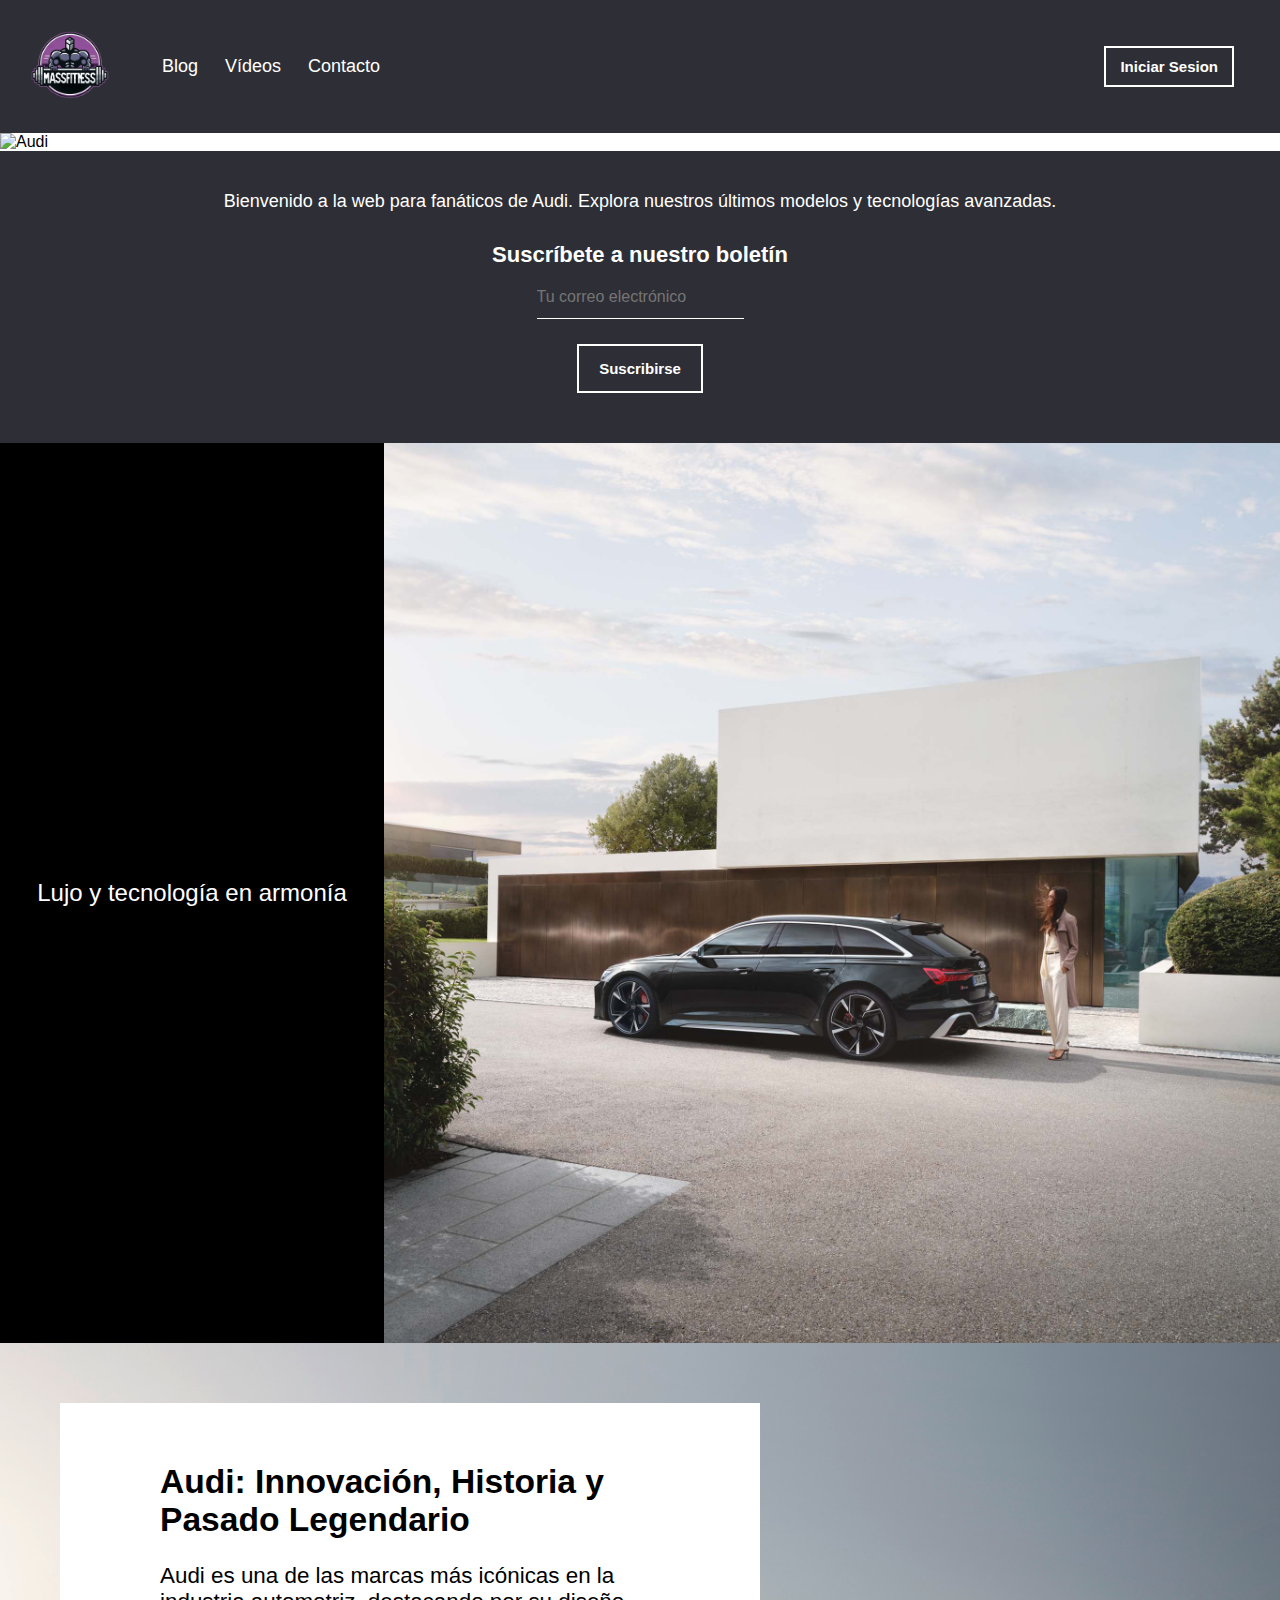
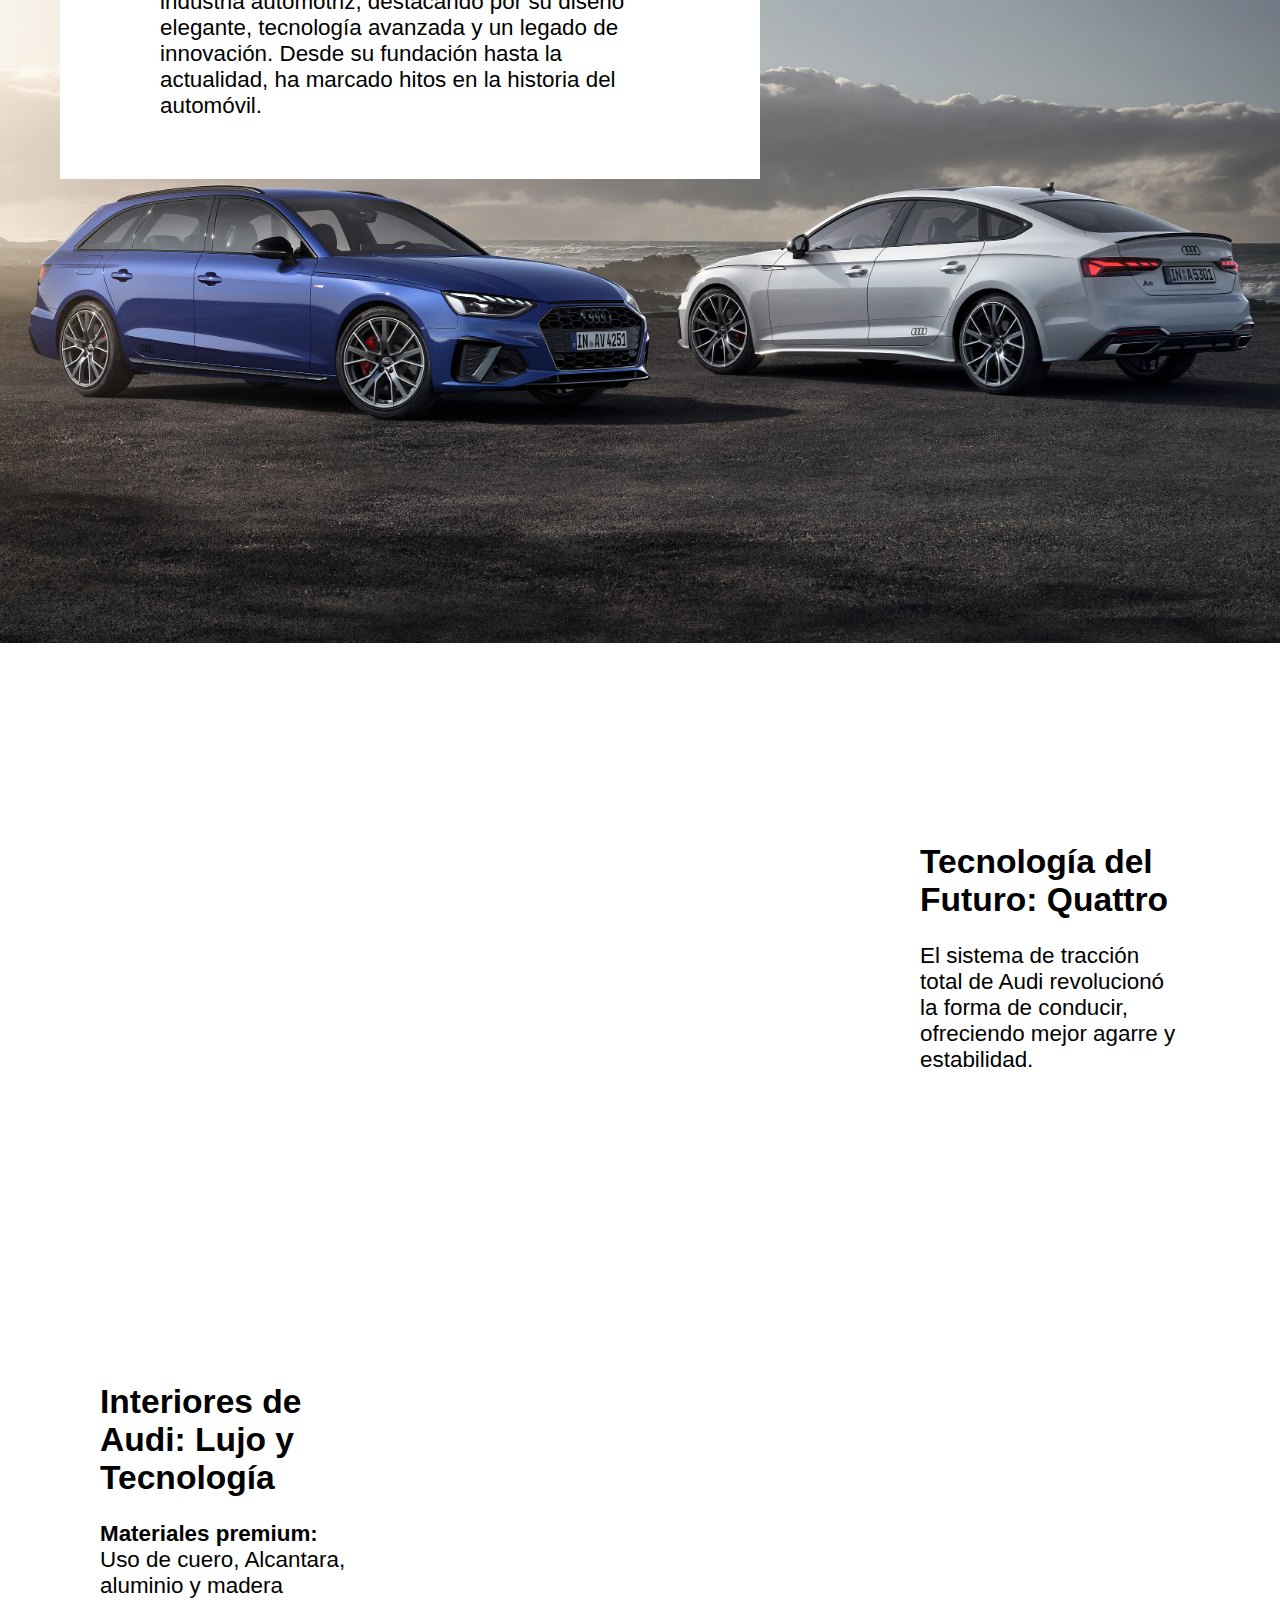
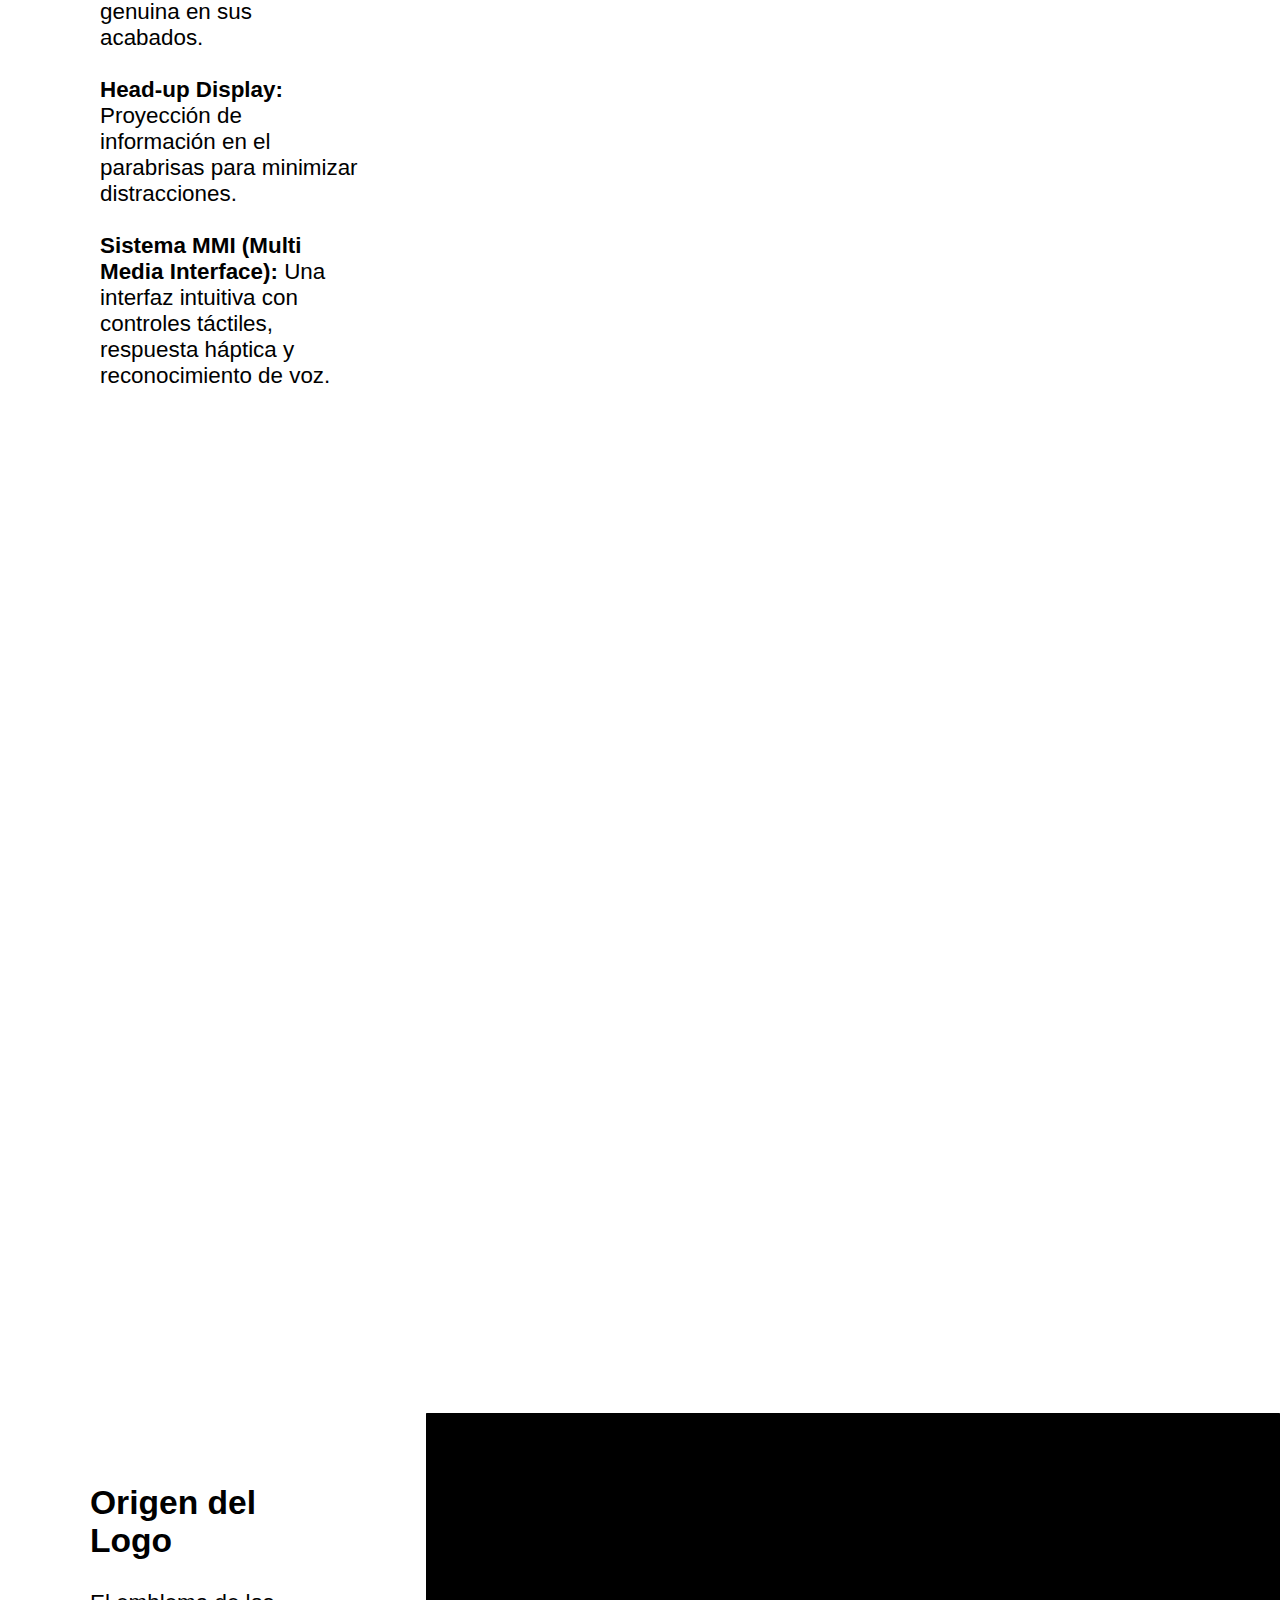
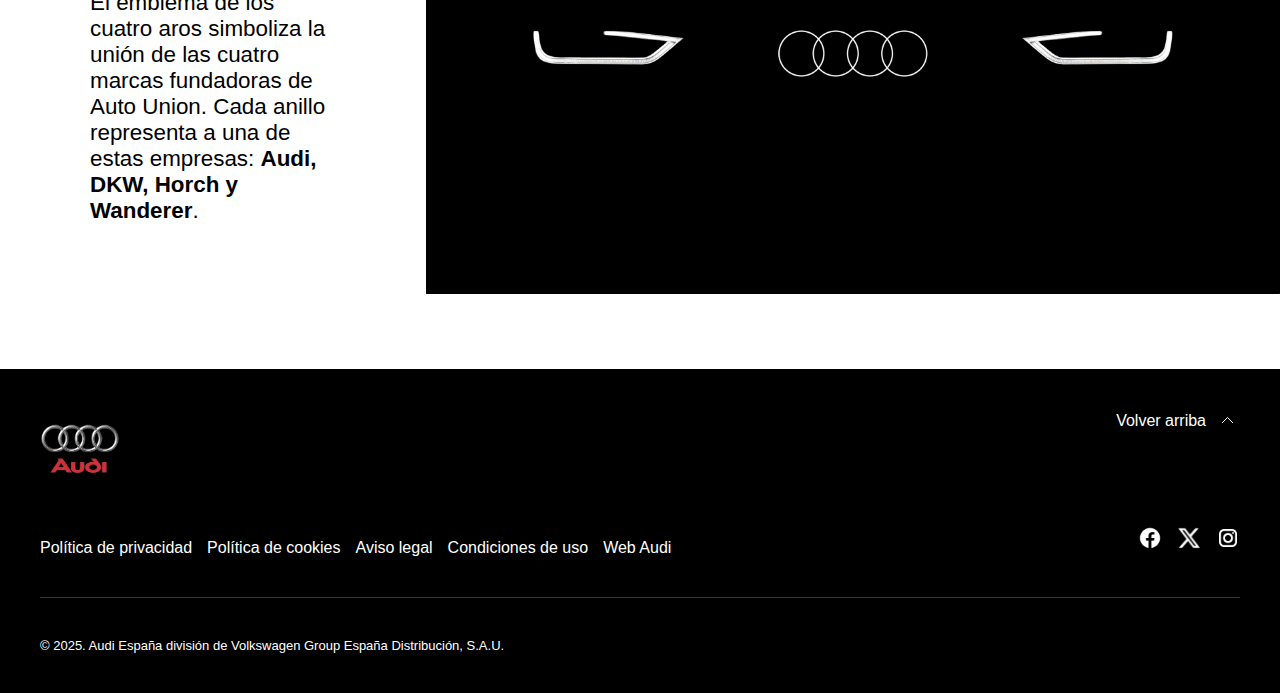
==== commit a7713bb6: "Primeros Retoques" ====
--- a/index.html
+++ b/index.html
@@ -12,17 +12,19 @@
     <header id="#">
         <div class="logo">
             <a href="index.html">
-                <svg height="24" width="69" xmlns="http://www.w3.org/2000/svg">
-                    <path d="M56.927 0a11.798 11.798 0 00-7.495 2.671A11.906 11.906 0 0041.9 0a11.719 11.719 0 00-7.494 2.671C32.347 1.006 29.745 0 26.91 0a11.798 11.798 0 00-7.494 2.671C17.358 1.006 14.756 0 11.92 0 5.32 0 0 5.303 0 11.884c0 6.58 5.32 11.884 11.921 11.884 2.835 0 5.475-1.007 7.495-2.671 2.058 1.664 4.66 2.67 7.494 2.67 2.835 0 5.475-1.006 7.495-2.67a11.906 11.906 0 007.533 2.67c2.874 0 5.475-1.006 7.533-2.67 2.058 1.664 4.66 2.67 7.495 2.67 6.601 0 11.921-5.302 11.921-11.883C68.848 5.342 63.528 0 56.927 0zm-7.495 17.226a9.126 9.126 0 01-1.708-5.342c0-1.974.621-3.832 1.708-5.342a9.126 9.126 0 011.709 5.342c0 2.013-.66 3.832-1.709 5.342zm-15.027 0a9.126 9.126 0 01-1.709-5.342c0-1.974.621-3.832 1.709-5.342a9.126 9.126 0 011.708 5.342c0 2.013-.66 3.832-1.708 5.342zm-15.028 0a9.126 9.126 0 01-1.709-5.342c0-1.974.622-3.832 1.709-5.342a9.126 9.126 0 011.708 5.342c0 2.013-.66 3.832-1.708 5.342zM2.602 11.884c0-5.071 4.116-9.213 9.242-9.213a9.22 9.22 0 015.63 1.897c-1.592 2.013-2.524 4.529-2.524 7.316 0 2.748.932 5.303 2.524 7.316-1.553 1.2-3.495 1.897-5.63 1.897-5.087 0-9.242-4.103-9.242-9.213zM21.24 19.2c1.592-2.013 2.524-4.529 2.524-7.316 0-2.749-.932-5.303-2.524-7.316 1.553-1.2 3.495-1.897 5.63-1.897 2.136 0 4.078.697 5.63 1.897-1.591 2.013-2.523 4.529-2.523 7.316 0 2.748.932 5.303 2.524 7.316-1.553 1.2-3.495 1.897-5.63 1.897-2.136 0-4.078-.697-5.631-1.897zm15.028 0c1.592-2.013 2.524-4.529 2.524-7.316 0-2.749-.932-5.303-2.524-7.316 1.553-1.2 3.494-1.897 5.63-1.897a9.22 9.22 0 015.63 1.897c-1.591 2.013-2.523 4.529-2.523 7.316 0 2.748.932 5.303 2.524 7.316-1.554 1.2-3.495 1.897-5.63 1.897a9.22 9.22 0 01-5.631-1.897zm20.658 1.897a9.22 9.22 0 01-5.63-1.897c1.591-2.013 2.523-4.529 2.523-7.316 0-2.749-.932-5.303-2.524-7.316 1.554-1.2 3.495-1.897 5.63-1.897 5.088 0 9.243 4.103 9.243 9.213 0 5.11-4.155 9.213-9.242 9.213z" fill="#000" fill-rule="evenodd"></path>
-                </svg>
+                <img src="img/massfitness_nobackground.png" class="img-logo">
             </a>
+            <nav class="nav-enlaces">
+                <ul>
+                    <li><a href="blog.html">Blog</a></li>
+                    <li><a href="videos.html">Vídeos</a></li>
+                    <li><a class="enlaces" href = #contacto>Contacto</a></li>
+                </ul>
+            </nav>
         </div>
         <nav class="">
             <ul>
-                <li><a href="blog.html">Blog</a></li>
-                <li><a href="videos.html">Vídeos</a></li>
-                <li><a class="enlaces" href = #contacto>Contacto</a></li>
-                <li><a href="#mostrar">Iniciar Sesion</a></li>
+                <li><a href="#mostrar"><button type="button" class="button-iniciar-sesion">Iniciar Sesion</button></a></li>
             </ul>
         </nav>
     </header>
@@ -85,23 +87,11 @@
       </div>
 
     <main>
-        <!-- <section class="hero">
-            <img class="img-coche" src="img/logo-audi-coche.png" alt="Audi">
-            <div class="overlay">
-                <h1>Descubre la Innovación</h1>
-            </div>
-        </section> -->
-        <section class="video-gallery">
-            <div class="video-item">
-                <div class="overlay">
-                    <h1>Descubre la Innovación</h1>
-                </div>
-                <video class="video-coche" autoplay muted loop>
-                    <source src="videos/audi-2.mp4" type="video/mp4">
-                    Tu navegador no soporta el elemento de vídeo.
-                </video>
-            </div>
-        </section>
+
+        <section class="hero">
+            <img class="img-coche" src="img/fondo.jpg" alt="Audi">
+        </section>
+
         <section class="intro" id="intro">
             <p>Bienvenido a la web para fanáticos de Audi. Explora nuestros últimos modelos y tecnologías avanzadas.</p>
             <form action="#">
@@ -110,8 +100,6 @@
                 <button type="submit">Suscribirse</button>
             </form>
         </section>
-        
-        <section class="featured"></section>
 
         <div class="container">
             <div class="carrusel-container">
@@ -216,7 +204,6 @@
     <footer id="contacto">
         <div class="arriba">
             <div class="logo-footer">
-                <p>Rafael Galvan Calvo</p>
                 <img class="img-logo-footer" src="img/logo-audi1.png" alt="Logo Audi">
             </div>
             <a href="#">
--- a/css/estilos.css
+++ b/css/estilos.css
@@ -22,8 +22,10 @@
 }
 
 .img-logo {
-    width: auto;
-    height: 30px;
+    width: min-content;
+    height: min-content;
+    max-width: 80px;
+    max-height: 80px;
 }
 
 .img-logo-footer {
@@ -49,7 +51,31 @@
 /* NAV HEADER */
 
 .logo {
+    display: flex;
+    align-items: center;
     padding: 14px;
+}
+
+.nav-enlaces {
+    margin-left: 40px;
+}
+
+.button-iniciar-sesion {
+    padding: 10px 14px 10px 14px;
+    background: none;
+    font-size: 15px;
+    margin-right: 30px;
+    color: white;
+    font-weight: 700;
+    border: 2px solid white;
+    width: fit-content;
+    cursor: pointer;
+    transition: transform 0.3s ease, box-shadow 0.3s ease;
+}
+
+.button-iniciar-sesion:hover {
+    transform: translateY(-5px);
+    box-shadow: 0px 10px 20px rgba(0, 0, 0, 0.9);
 }
 
 ul {
@@ -68,49 +94,19 @@
     justify-content: space-between;
     align-items: center;
     padding: 16px;
-    background-color: white;
-    color: black;
+    background-color: #2e2f36;
+    color: black;   
 }
 
 header nav ul li a {
-   color: black;
+   color: white;
    font-size: large;
-   margin-left: 8px;
+   margin-left: 12px;
 }
 
 header nav ul li a:hover {
-    color: #555555;
+    color: #CCCCCC;
  }
-
-
-
-.featured {
-    display: flex;
-    flex-direction: column;
-    align-items: center;
-    gap: 20px;
-    text-align: center;
-    background-color: #828788;
-}
-
-.featured article {
-    width: 100%;
-}
-
-.hero {
-    position: relative;
-    text-align: center;
-}
-
-.overlay {
-    position: absolute;
-    top: 75%;
-    left: 50%;
-    transform: translate(-50%, -50%);
-    color: white;
-    text-align: center;
-    padding: 10px;
-}
 
 /*** INICIAR SESION ***/
 
@@ -304,18 +300,35 @@
     transform: scale(1.2);
 }
 
+/* INTRO 1 */
+
+.hero {
+    display: flex;
+    width: 100%;
+    height: auto;
+}
+
+.overlay {
+    position: absolute;
+    top: 75%;
+    left: 50%;
+    transform: translate(-50%, -50%);
+    color: white;
+    text-align: center;
+    padding: 10px;
+}
+
 /* INTRO */
 
 .intro {
     padding: 40px;
     text-align: center;
-    margin-left: 50px;
-    margin-right: 50px;
     font-size: large;
+    background-color: #2e2f36;
 }
 
 .intro p {
-    color: black;
+    color: white;
     font-size: 18px;
 }
 
@@ -325,6 +338,8 @@
     flex-direction: column;
     margin-bottom: 10px;
     margin-top: 30px;
+    margin-left: 50px;
+    margin-right: 50px;
 }
 
 .intro form label {
@@ -332,26 +347,31 @@
     font-size: 22px;
     font-weight: 700;
     margin-bottom: 8px;
-    color: black;
+    color: white;
  }
 
 .intro form input {
     background-color: transparent;
     border: none;
-    border-bottom: 1px solid black;
-    color: #ffffff;
+    border-bottom: 1px solid white;
+    color: white;
     font-size: 16px;
-    padding: 10px 0;
+    padding: 12px 0;
     margin-bottom: 25px;
+}
+
+.intro form input:focus {
+    outline: none;
+    border-bottom-color: white;
 }
 
 .intro form button {
     padding: 14px 20px 14px 20px;
     background: none;
     font-size: 15px;
-    color: black;
+    color: white;
     font-weight: 700;
-    border: 2px solid black;
+    border: 2px solid white;
     width: fit-content;
     cursor: pointer;
     transition: transform 0.3s ease, box-shadow 0.3s ease;
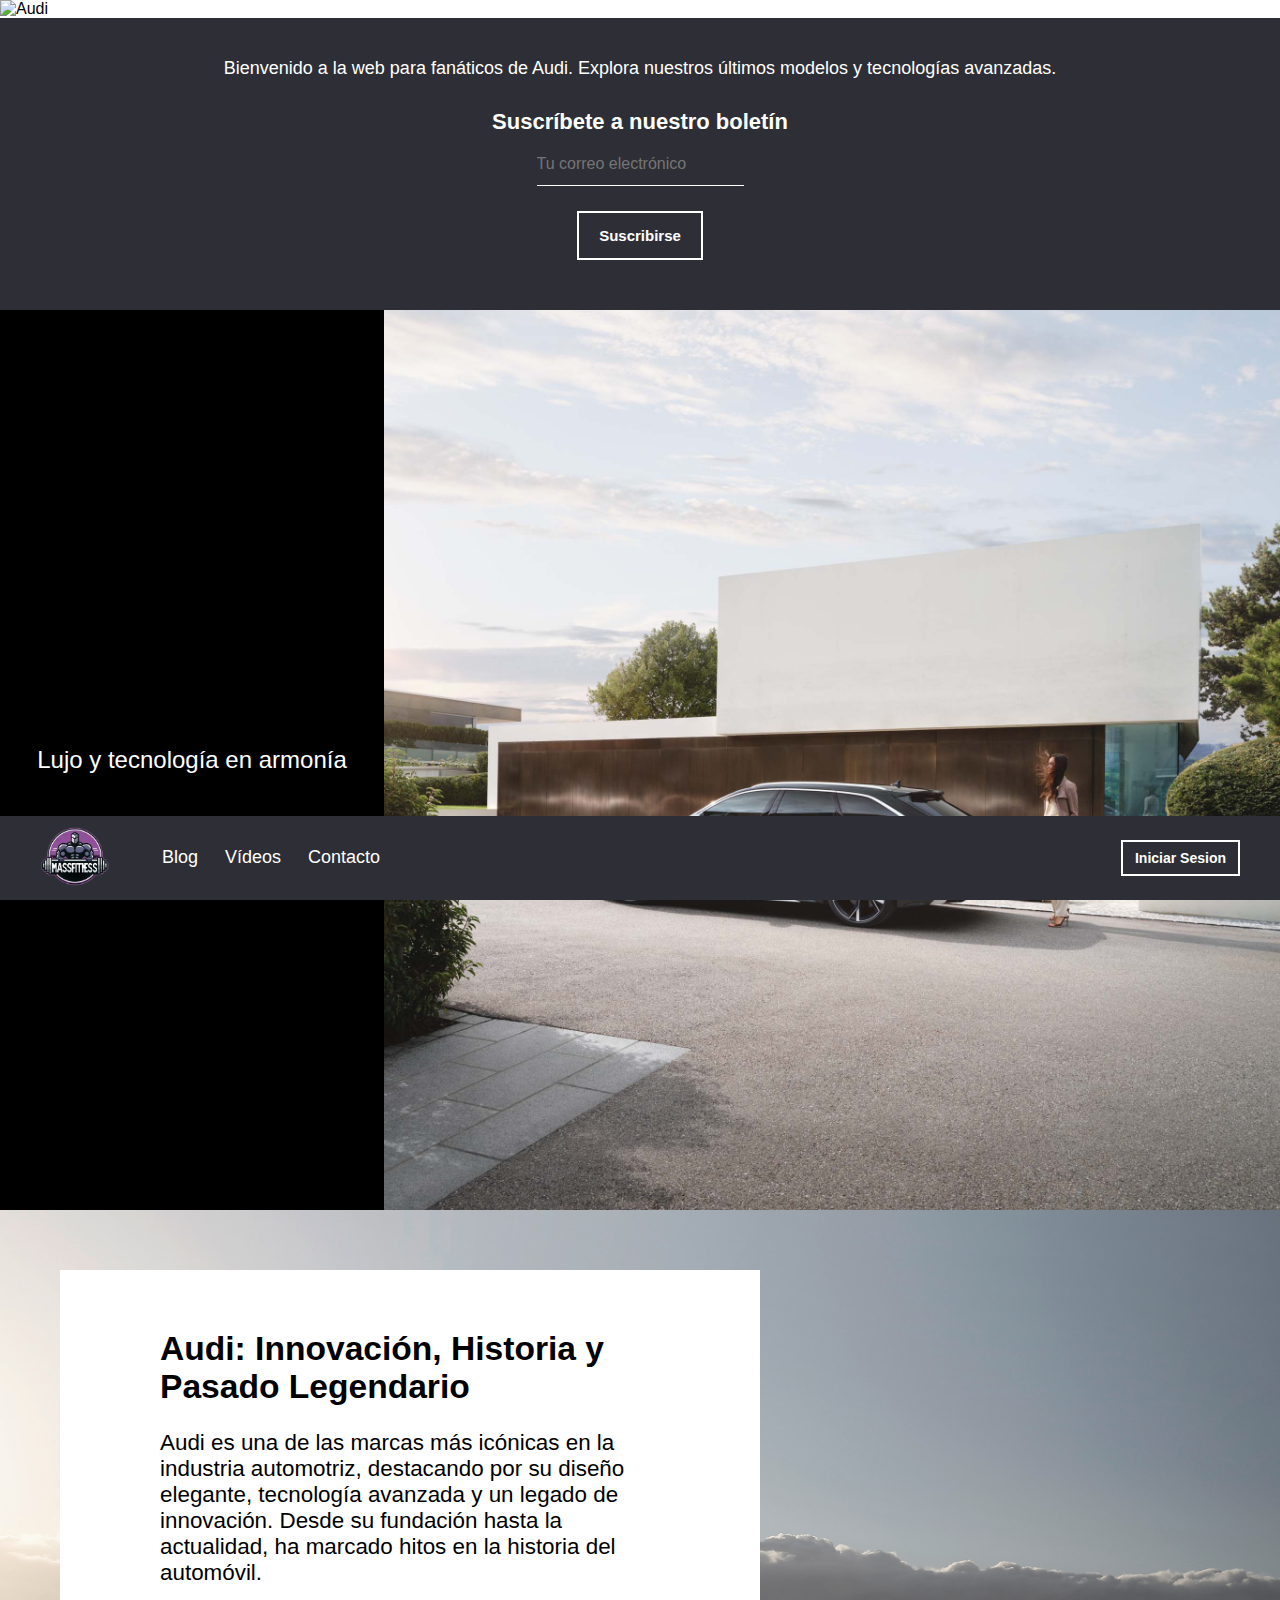
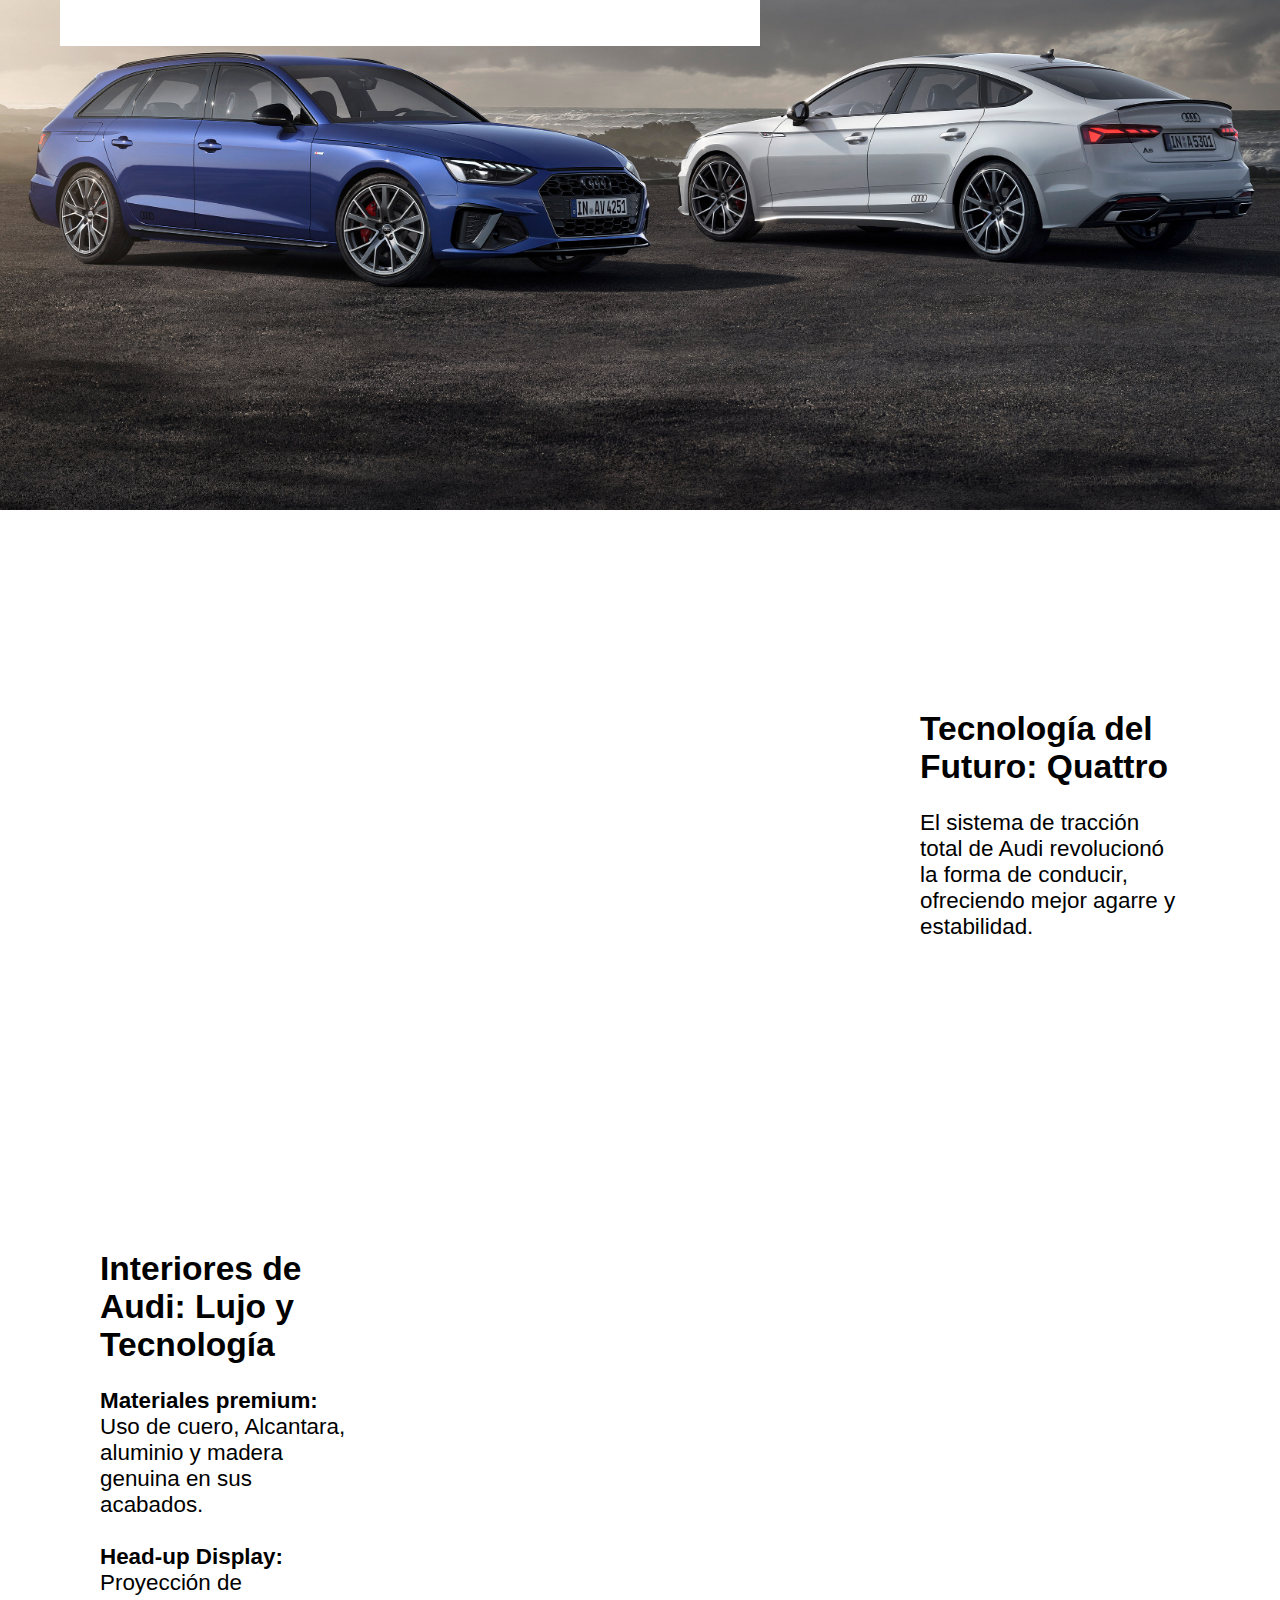
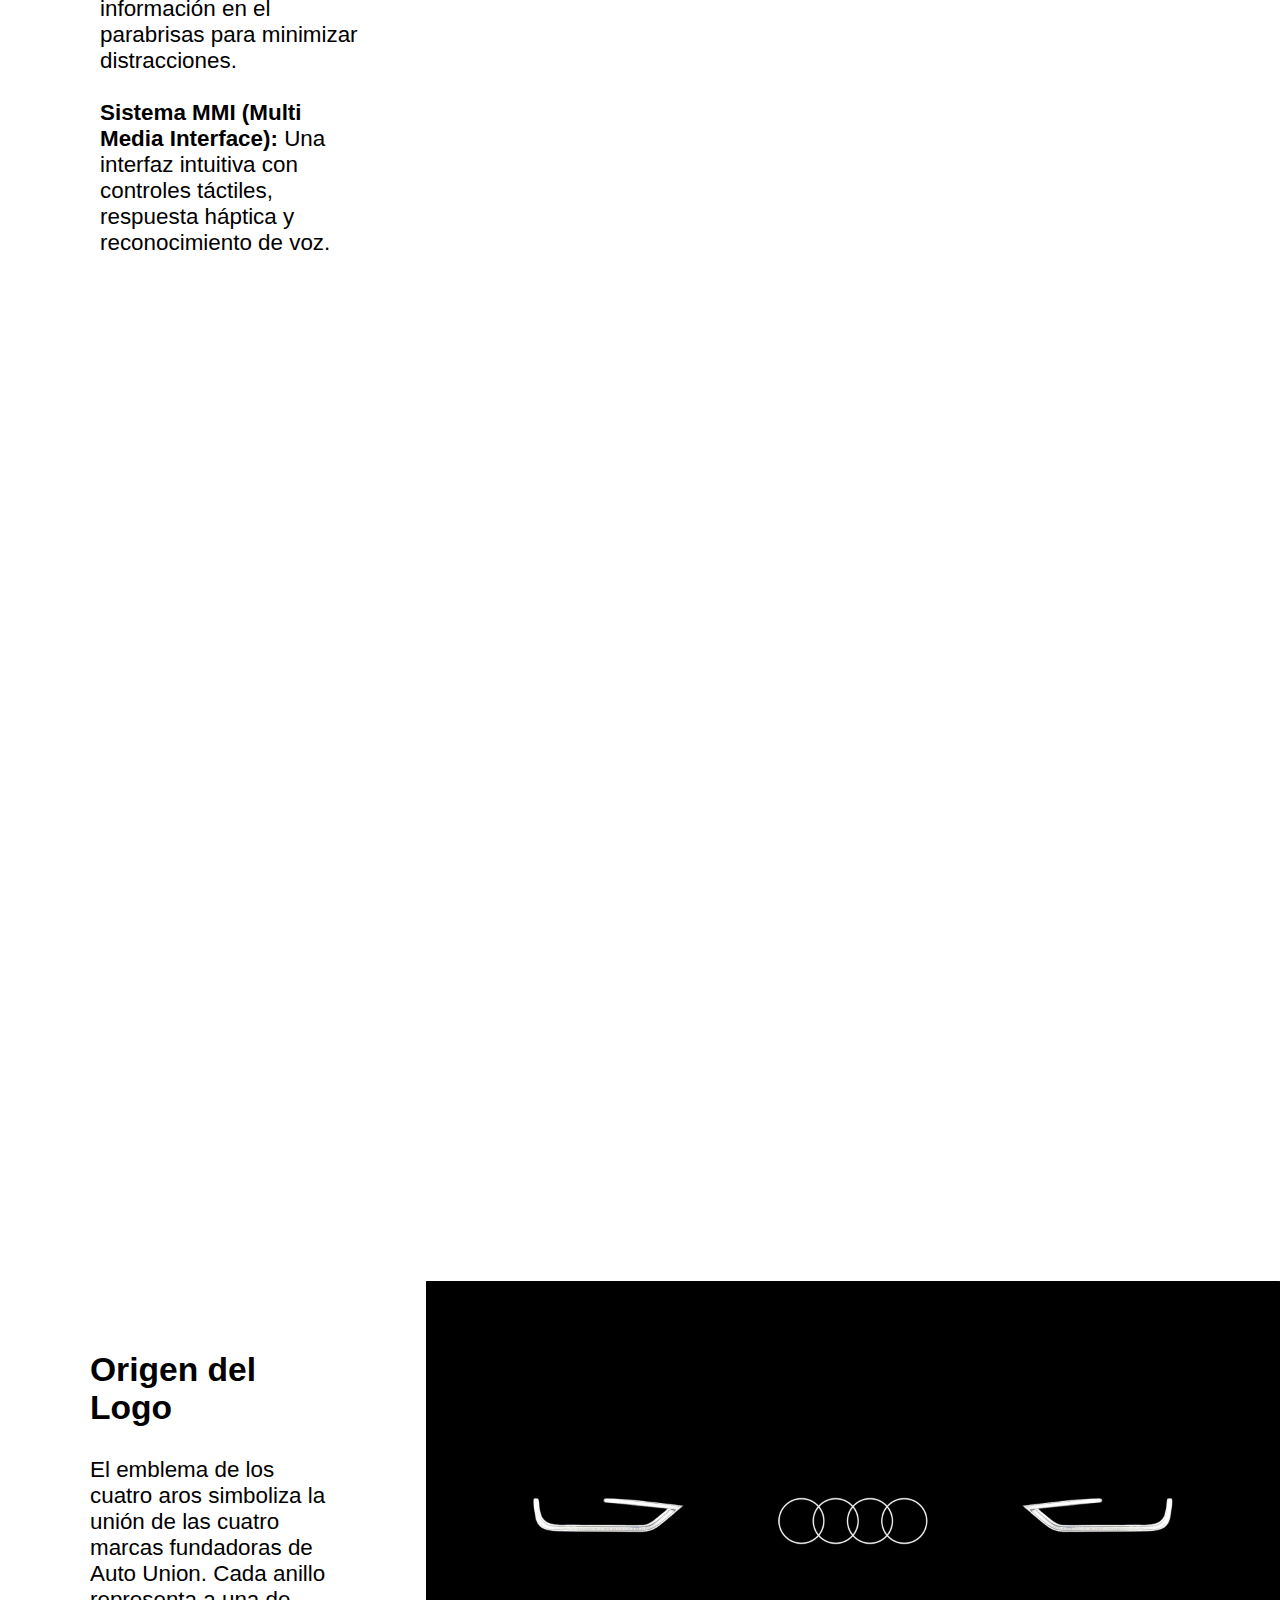
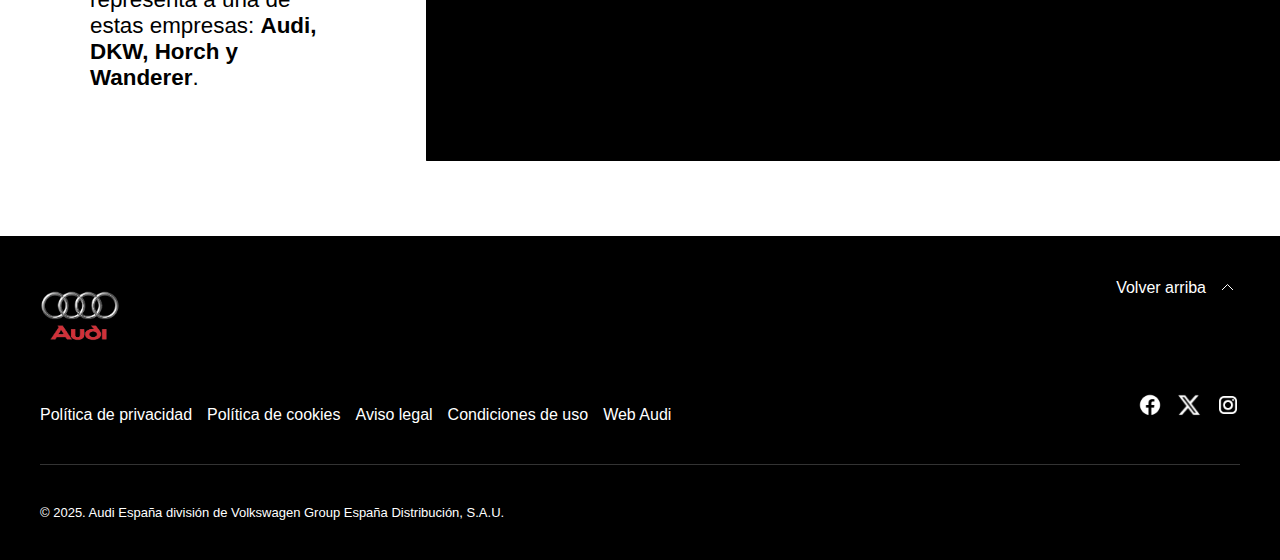
==== commit 5355df5d: "Topeheader" ====
--- a/index.html
+++ b/index.html
@@ -3,9 +3,10 @@
 <head>
     <meta charset="UTF-8">
     <meta name="viewport" content="width=device-width, initial-scale=1.0">
-    <title>Audi - Bienvenido</title>
+    <title>MassFitness - Bienvenido</title>
     <link rel="stylesheet" href="css/estilos.css">
-    <link rel="shortcut icon" href="img/logo-audi-3.png">
+    <script src="js/js.js"></script>
+    <link rel="shortcut icon" href="img/massfitness_nobackground.png">
 </head>
 <body>
     
--- a/css/estilos.css
+++ b/css/estilos.css
@@ -7,11 +7,23 @@
 
 body {
     font-family: 'Lato', sans-serif;
-    background-color: white;;
+    background-color: white;
+}
+
+:root {
+    --header-height: 80px;
 }
 
 html {
     scroll-behavior: smooth;
+}
+
+main {
+    min-height: calc(100vh - var(--header-height));
+}
+
+main.padding-active {
+    padding-top: var(--header-height);
 }
 
 /* MEDIA */
@@ -24,8 +36,8 @@
 .img-logo {
     width: min-content;
     height: min-content;
-    max-width: 80px;
-    max-height: 80px;
+    max-width: 70px;
+    max-height: 70px;
 }
 
 .img-logo-footer {
@@ -53,7 +65,7 @@
 .logo {
     display: flex;
     align-items: center;
-    padding: 14px;
+    margin-left: 30px;
 }
 
 .nav-enlaces {
@@ -61,9 +73,9 @@
 }
 
 .button-iniciar-sesion {
-    padding: 10px 14px 10px 14px;
+    padding: 8px 12px 8px 12px;
     background: none;
-    font-size: 15px;
+    font-size: 14px;
     margin-right: 30px;
     color: white;
     font-weight: 700;
@@ -91,11 +103,24 @@
 
 header {
     display: flex;
+    position: absolute;
+    bottom: 0;
+    left: 0;
+    width: 100%;
+    z-index: 1000;
     justify-content: space-between;
     align-items: center;
-    padding: 16px;
+    padding: 10px;
     background-color: #2e2f36;
-    color: black;   
+    color: black;
+    transition: all 0.3s ease-in-out;
+}
+
+.header-fixed {
+    position: fixed;
+    top: 0;
+    bottom: auto;
+    width: 100%;
 }
 
 header nav ul li a {
@@ -106,7 +131,7 @@
 
 header nav ul li a:hover {
     color: #CCCCCC;
- }
+}
 
 /*** INICIAR SESION ***/
 
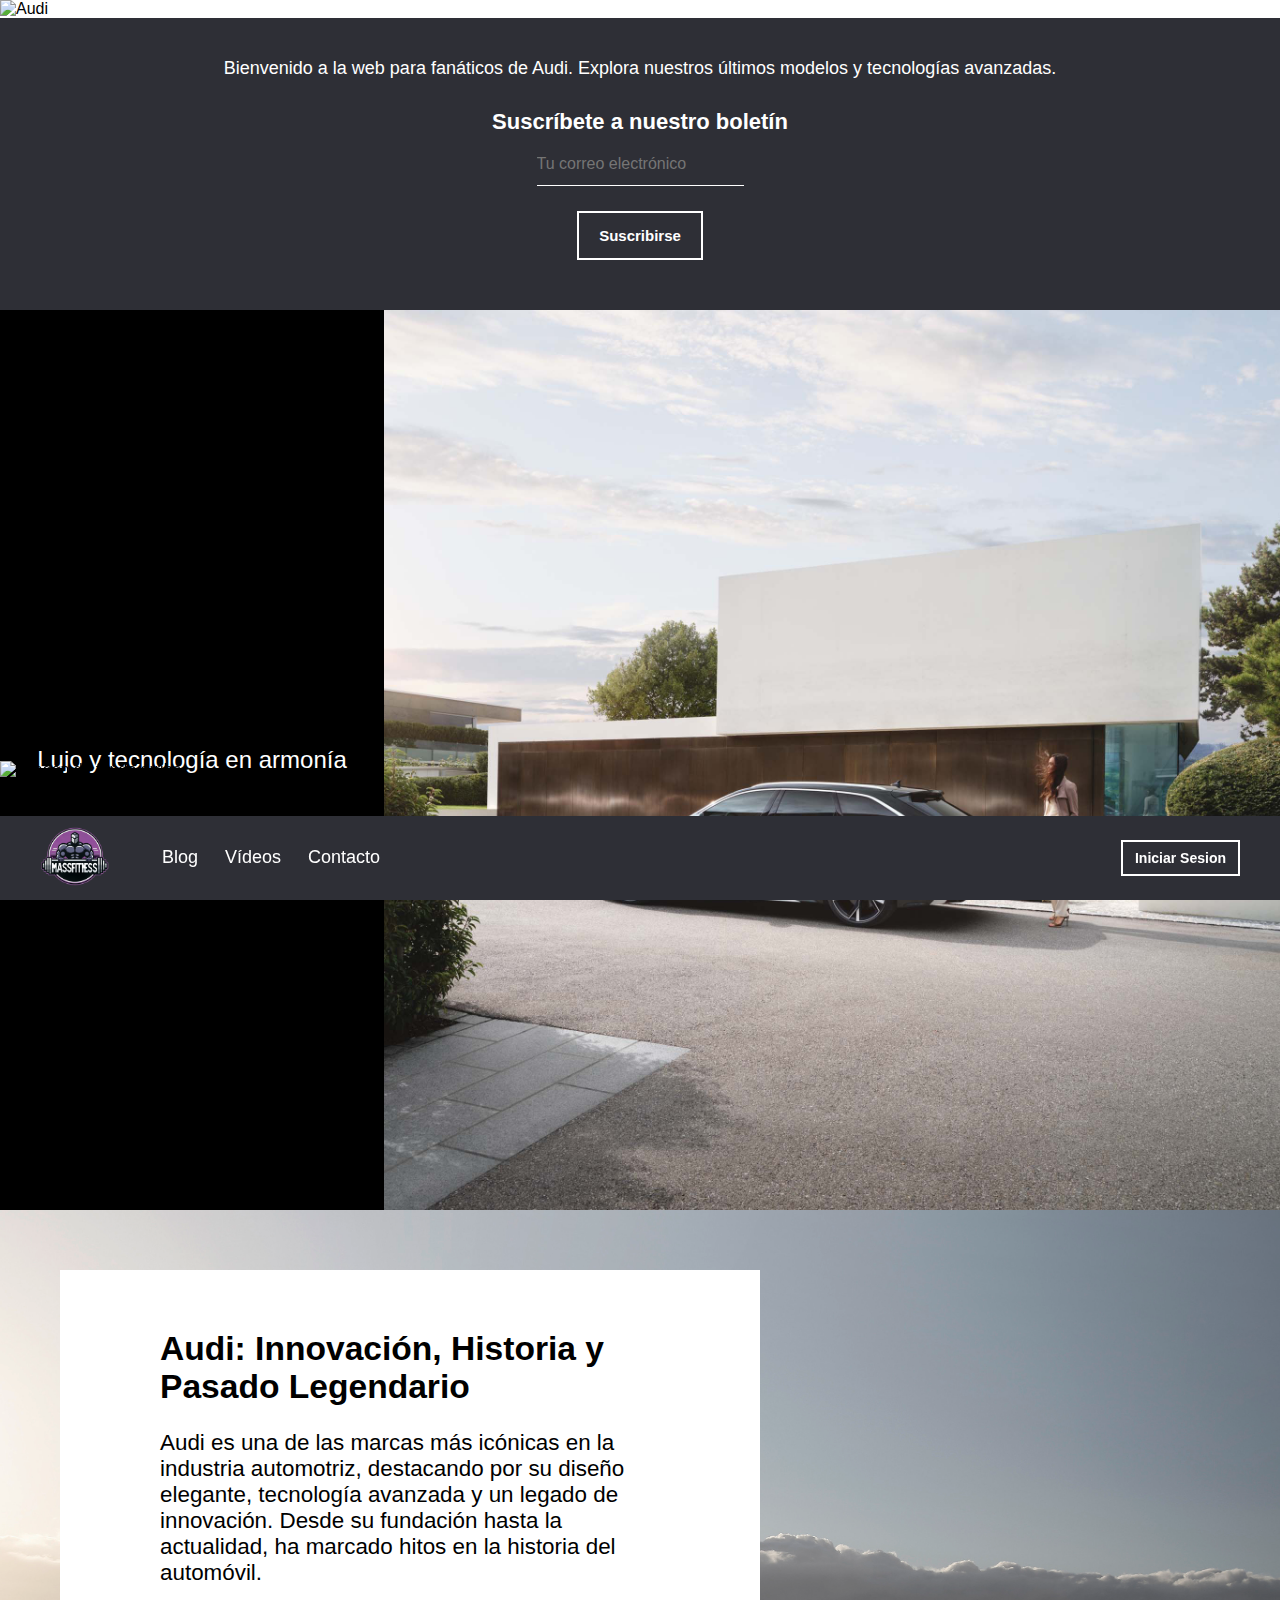
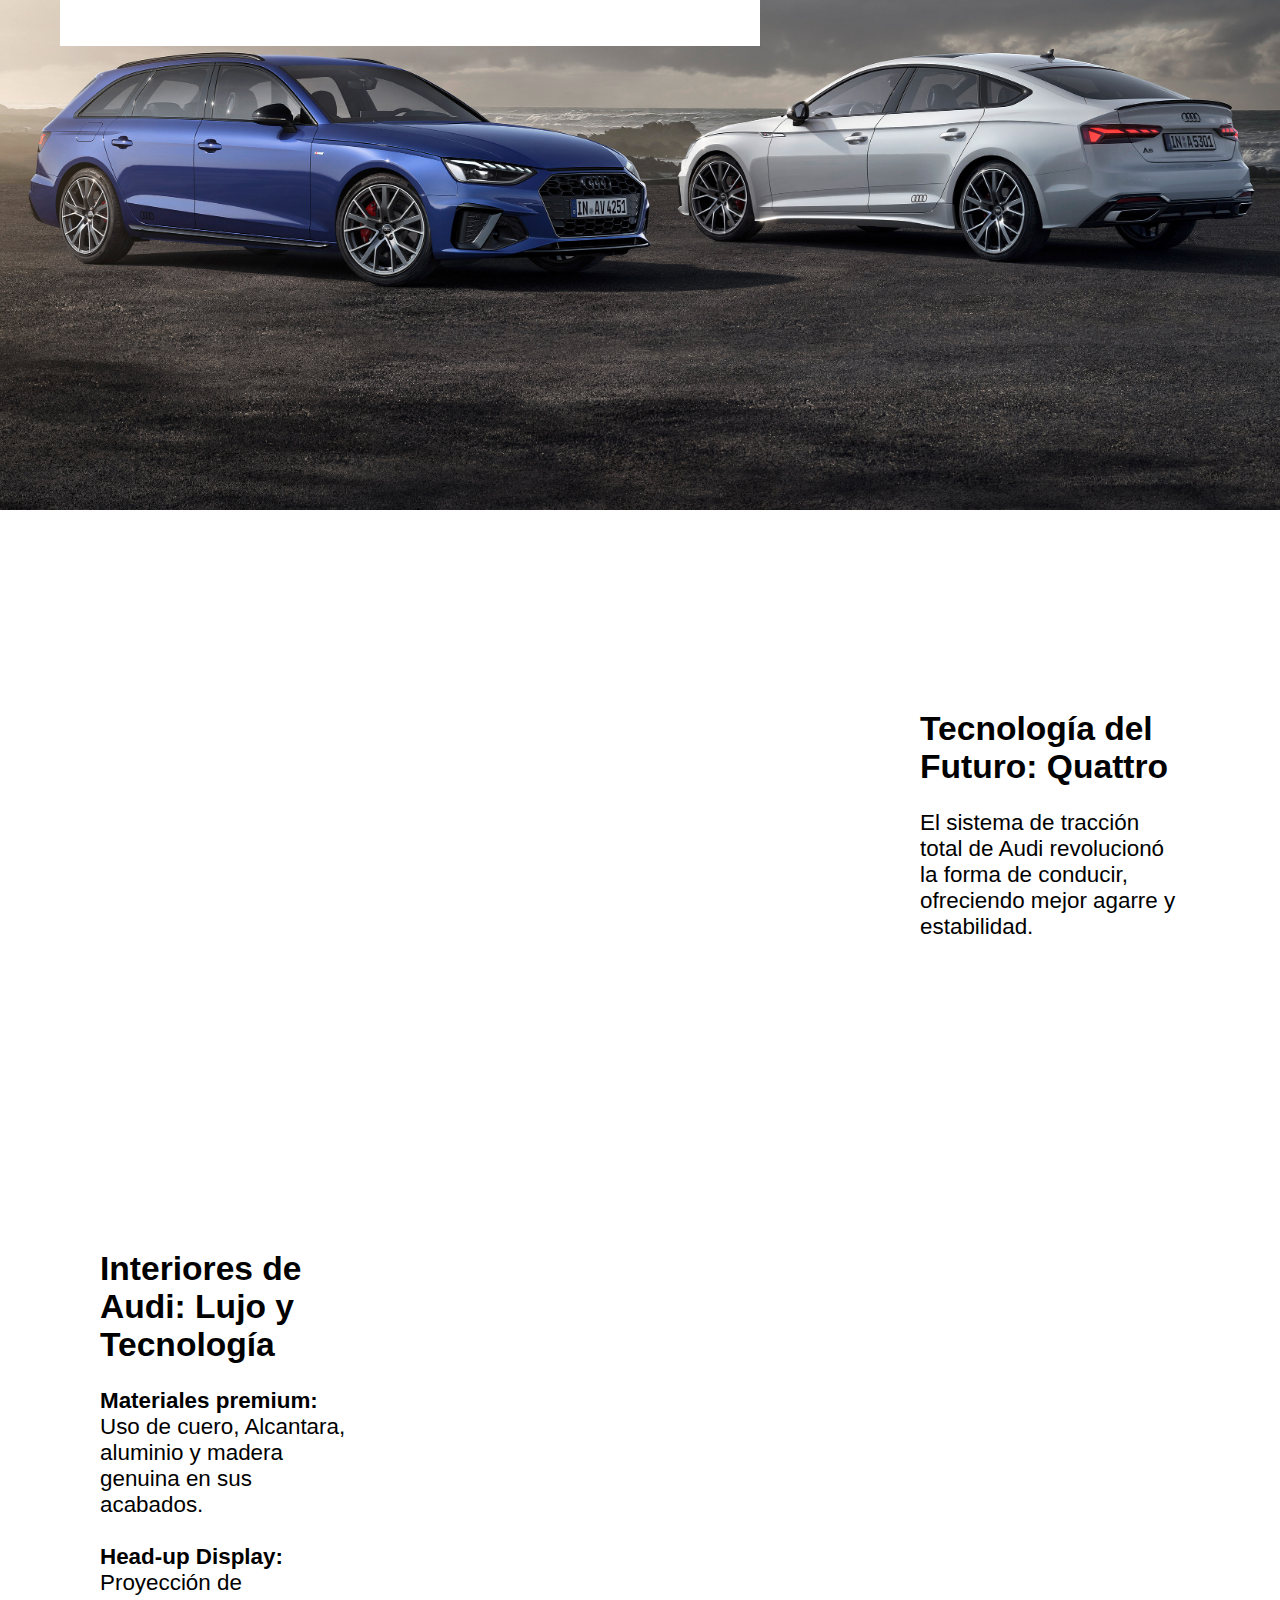
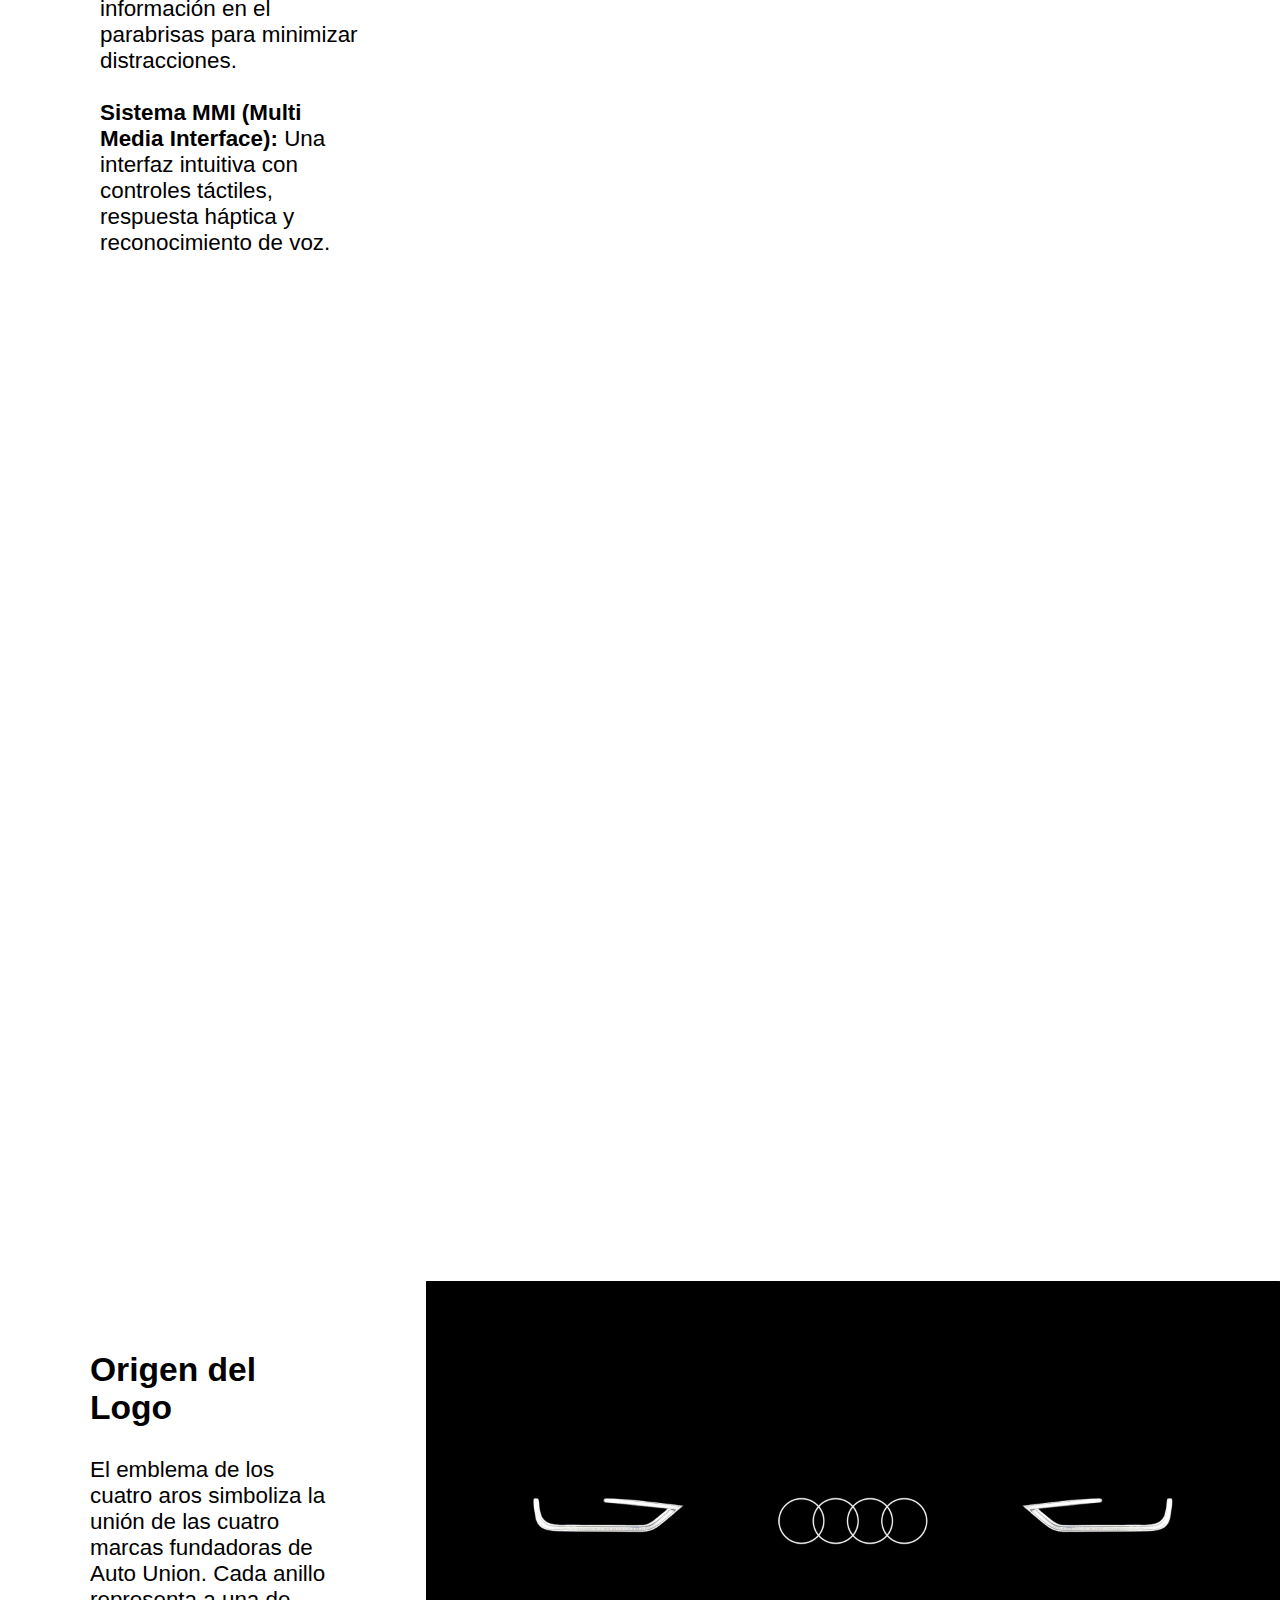
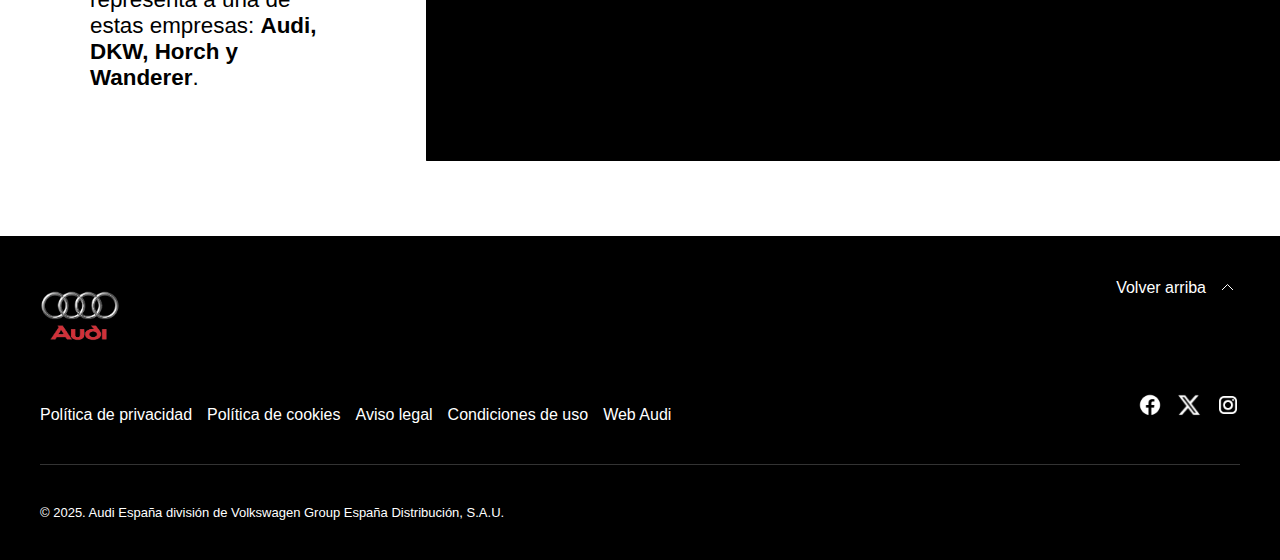
==== commit 645df96e: "Topheader" ====
--- a/index.html
+++ b/index.html
@@ -11,23 +11,29 @@
 <body>
     
     <header id="#">
-        <div class="logo">
-            <a href="index.html">
-                <img src="img/massfitness_nobackground.png" class="img-logo">
-            </a>
-            <nav class="nav-enlaces">
+        <section class="img-titulo">
+            <img src="img/imagen-arriba.jpg" class="img-top" alt="Imagen de fondo arriba">
+            <h1 class="titulo-top">Bienvenidos a Audi</h1>
+        </section>
+        <div class="topheader">
+            <div class="logo">
+                <a href="index.html">
+                    <img src="img/massfitness_nobackground.png" class="img-logo">
+                </a>
+                <nav class="nav-enlaces">
+                    <ul>
+                        <li><a href="blog.html">Blog</a></li>
+                        <li><a href="videos.html">Vídeos</a></li>
+                        <li><a class="enlaces" href = #contacto>Contacto</a></li>
+                    </ul>
+                </nav>
+            </div>
+            <nav class="">
                 <ul>
-                    <li><a href="blog.html">Blog</a></li>
-                    <li><a href="videos.html">Vídeos</a></li>
-                    <li><a class="enlaces" href = #contacto>Contacto</a></li>
+                    <li><a href="#mostrar"><button type="button" class="button-iniciar-sesion">Iniciar Sesion</button></a></li>
                 </ul>
             </nav>
         </div>
-        <nav class="">
-            <ul>
-                <li><a href="#mostrar"><button type="button" class="button-iniciar-sesion">Iniciar Sesion</button></a></li>
-            </ul>
-        </nav>
     </header>
 
      <!--FORMULARIO INICIO SESION -->
--- a/css/estilos.css
+++ b/css/estilos.css
@@ -102,12 +102,17 @@
 }
 
 header {
-    display: flex;
     position: absolute;
     bottom: 0;
     left: 0;
     width: 100%;
     z-index: 1000;
+    transition: all 0.3s ease-in-out;
+}
+
+.topheader {
+    display: flex;
+    width: 100%;
     justify-content: space-between;
     align-items: center;
     padding: 10px;
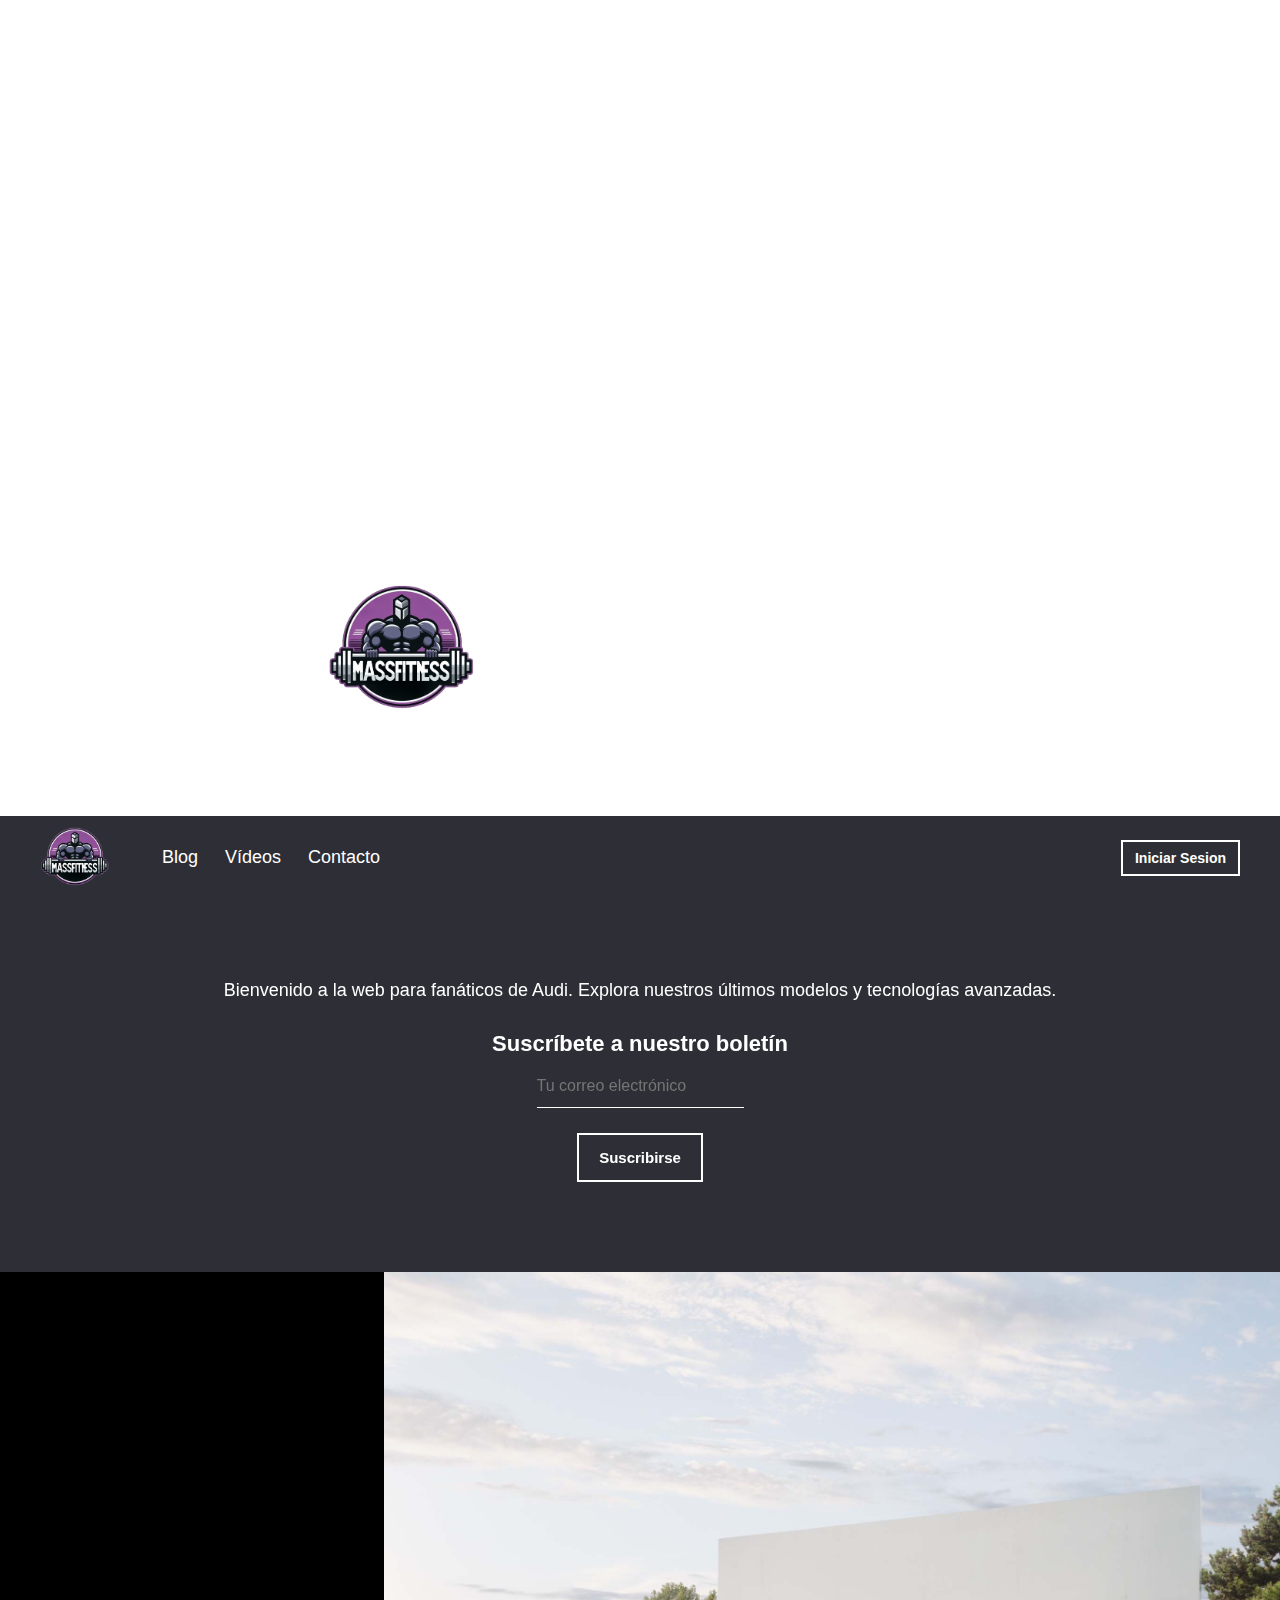
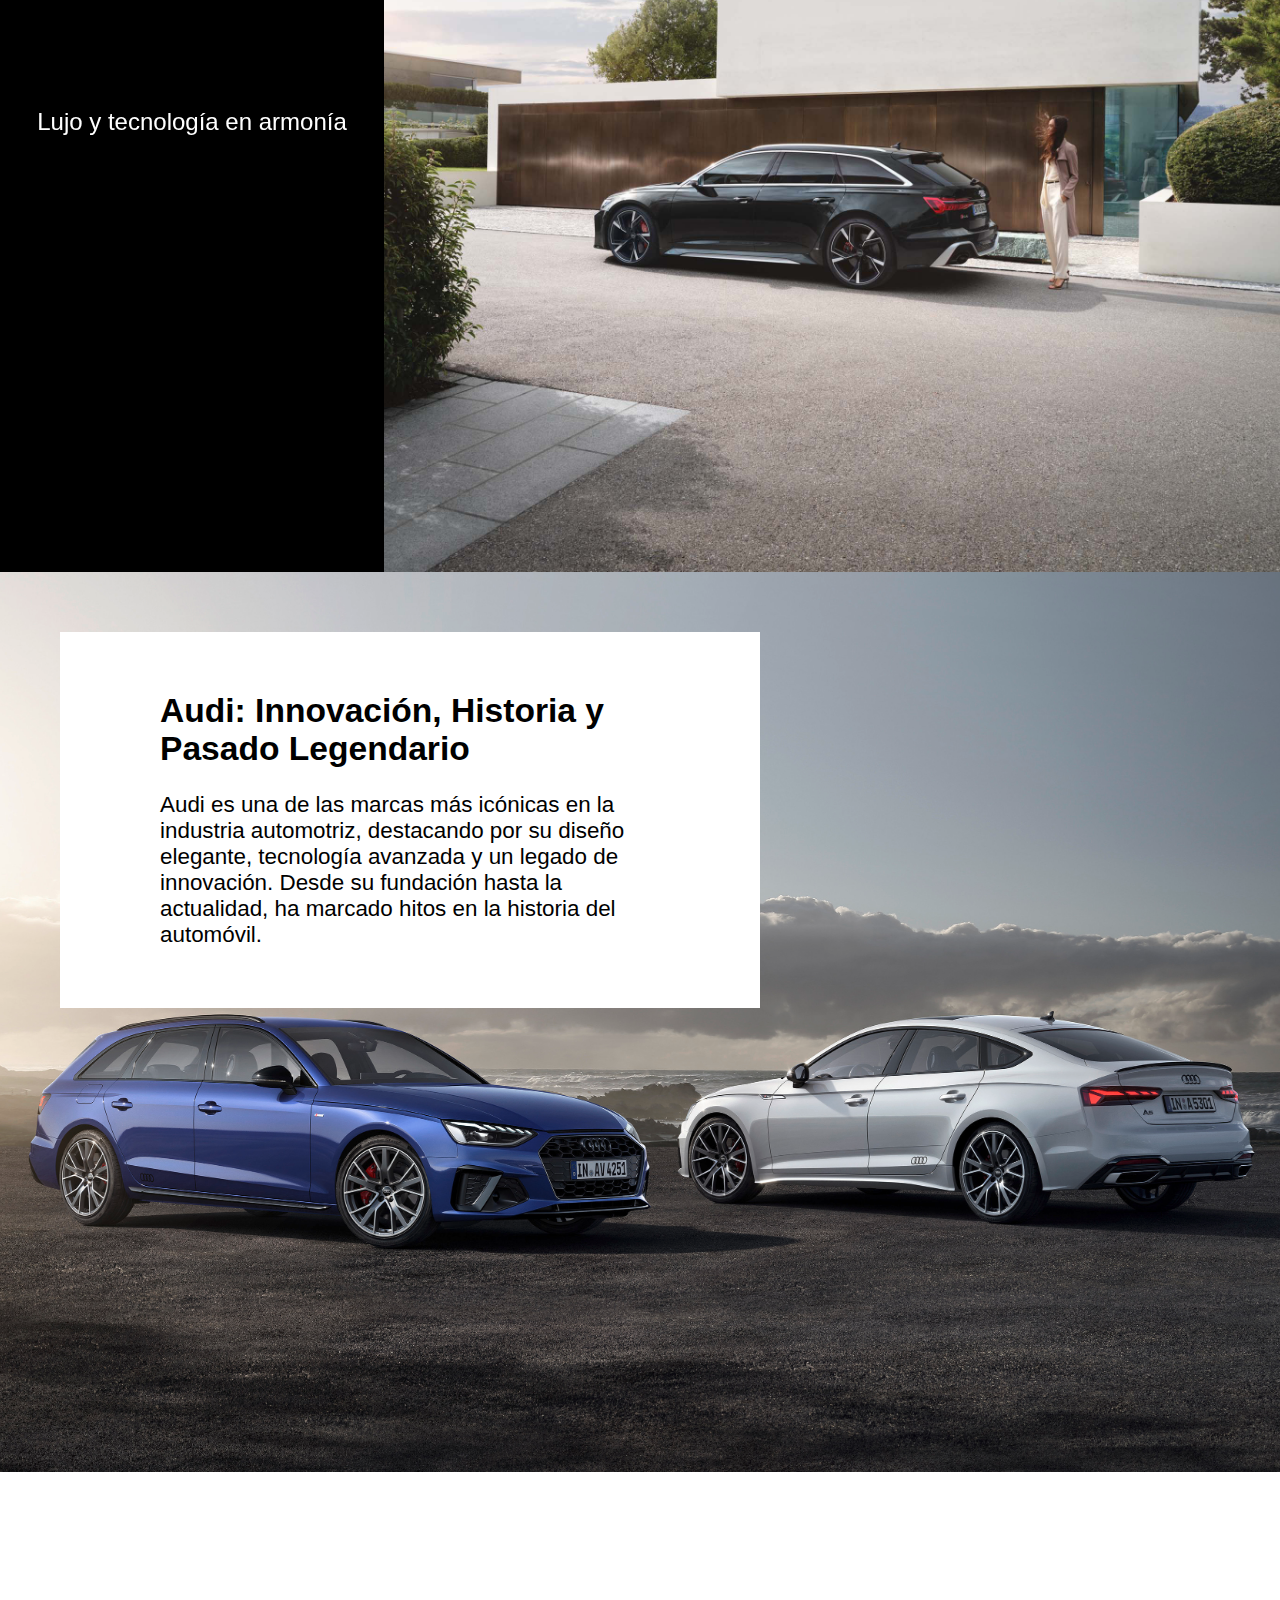
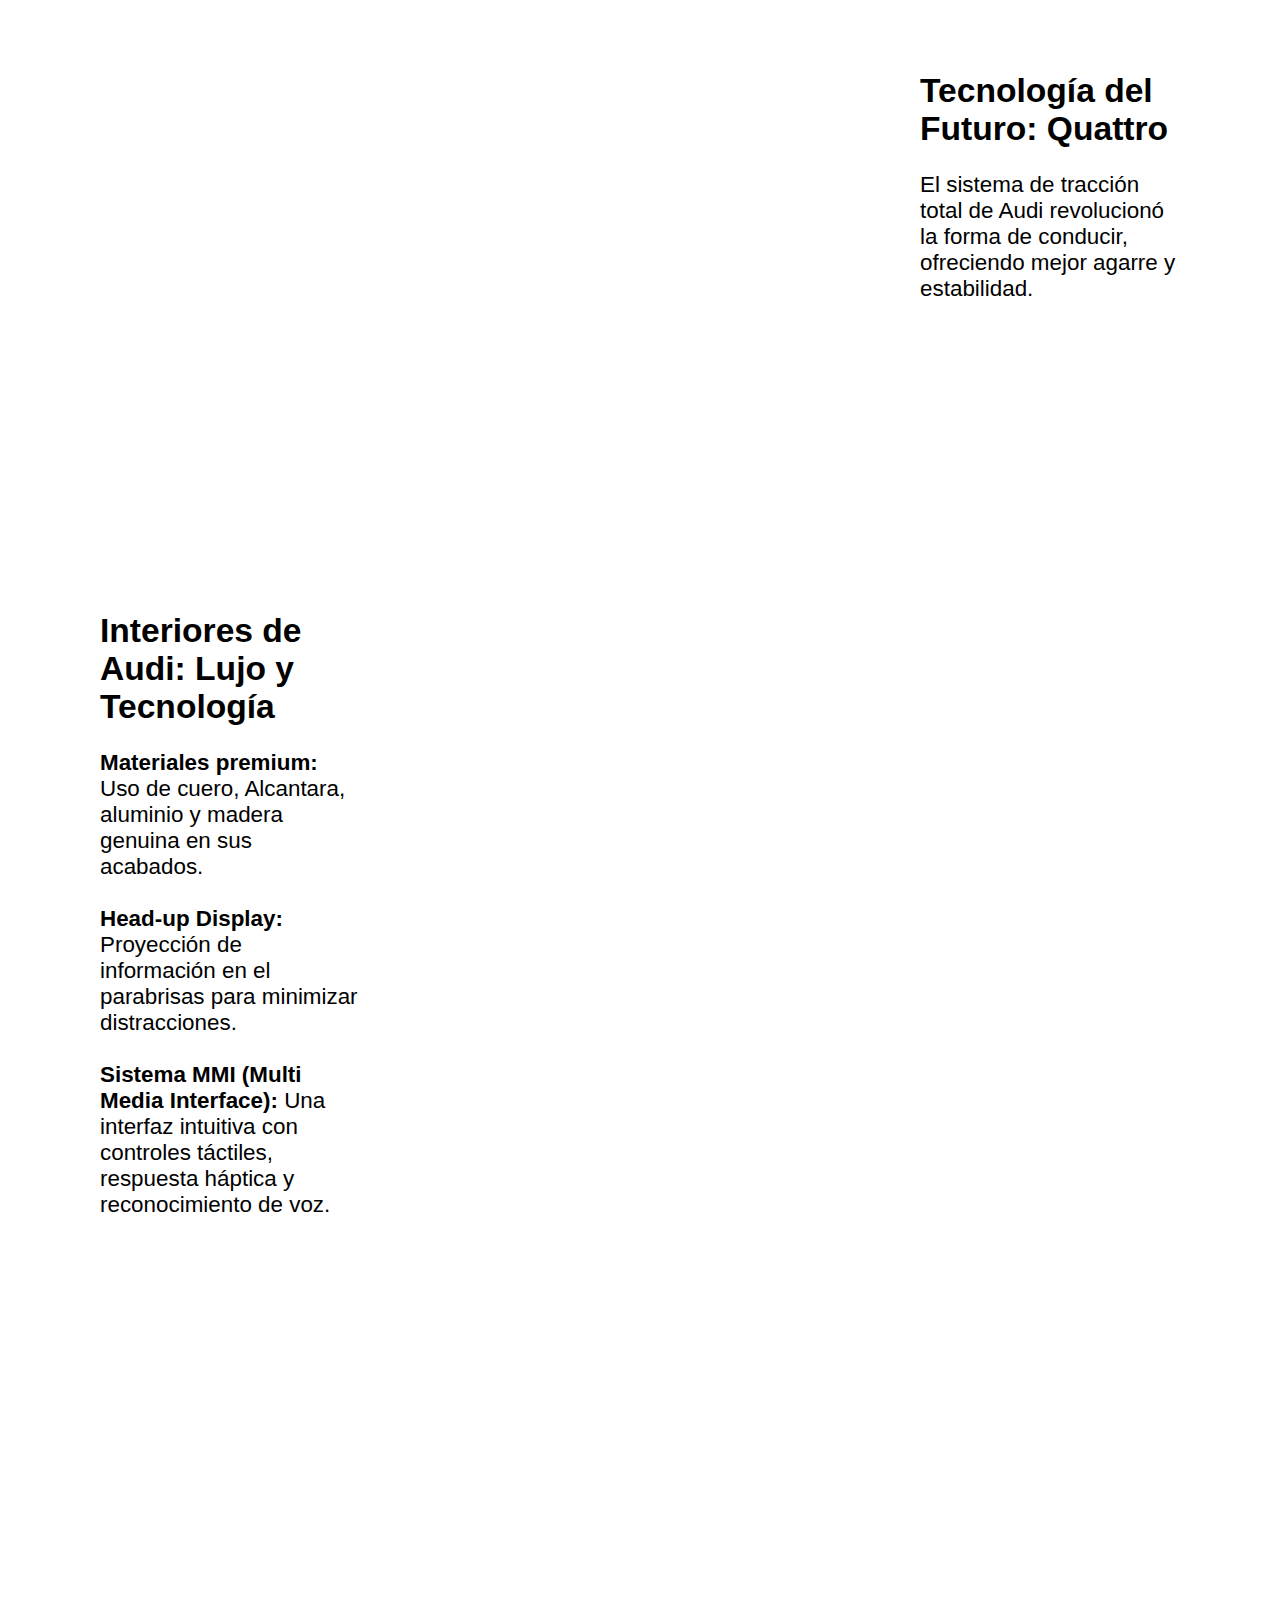
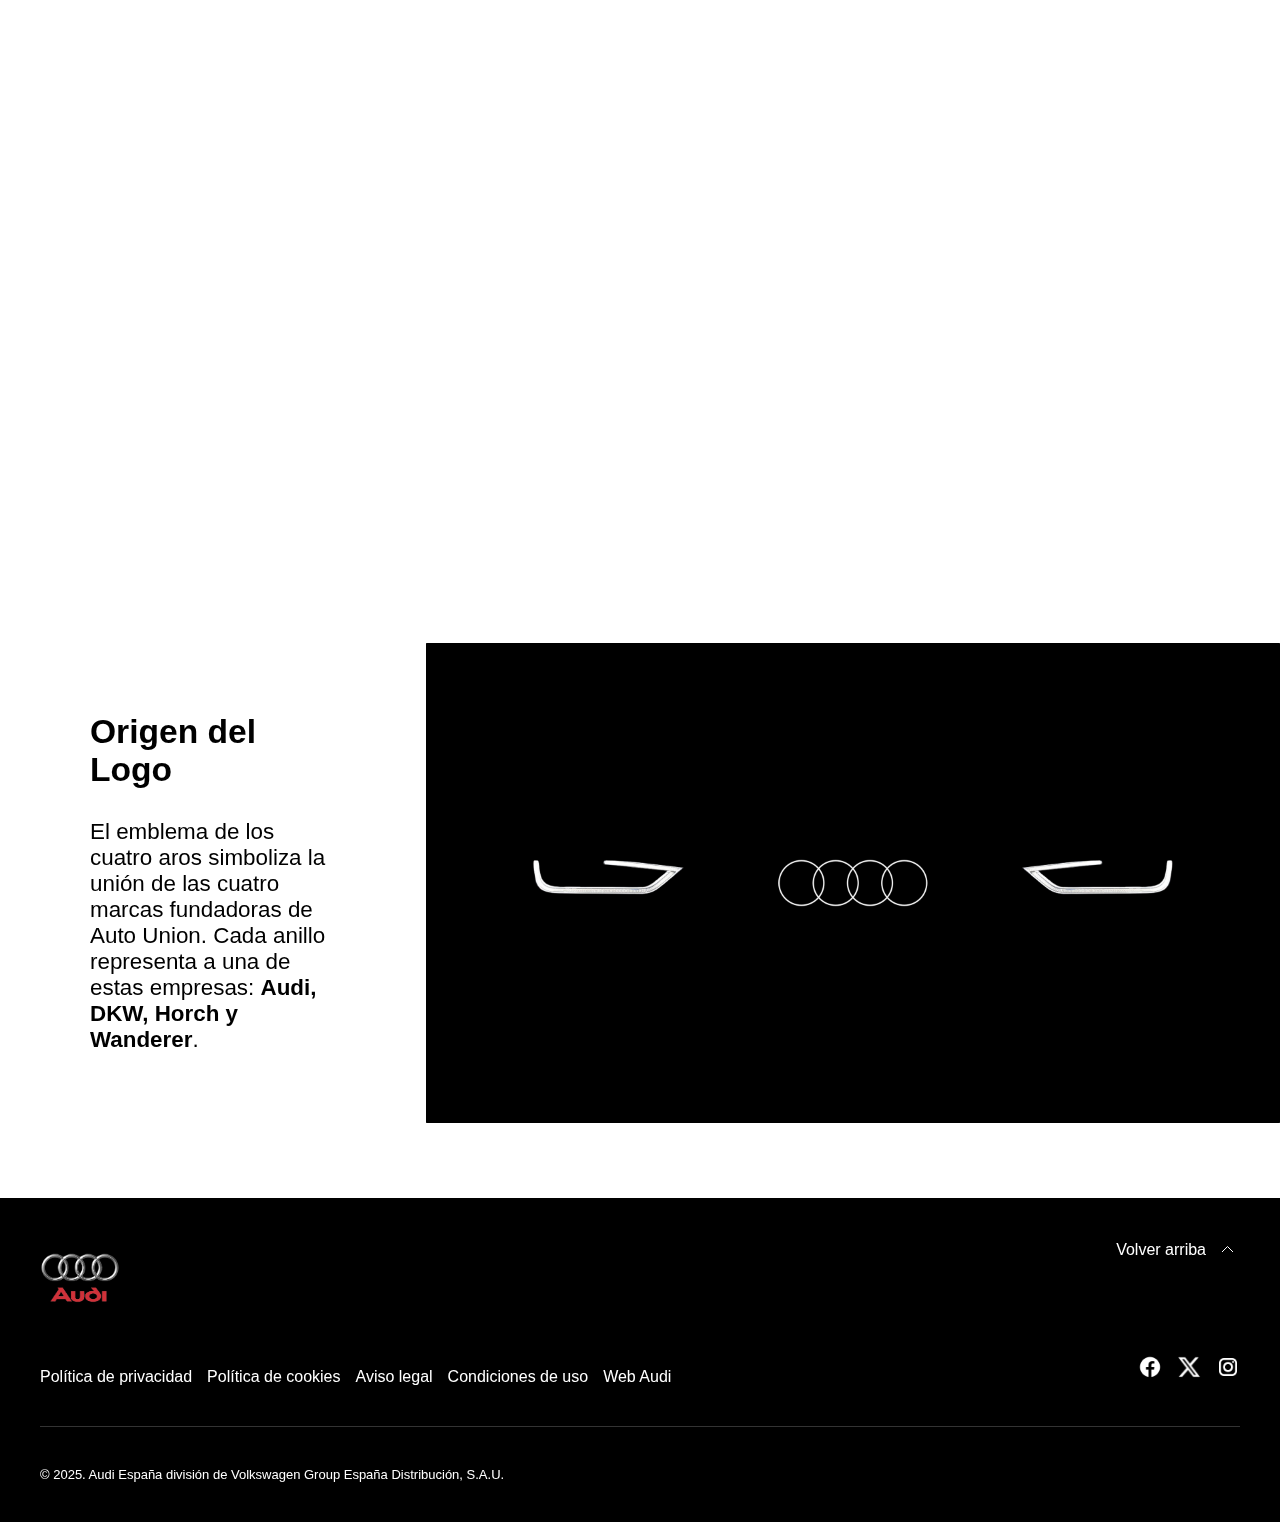
==== commit 5a818061: "Topheader hecho" ====
--- a/index.html
+++ b/index.html
@@ -9,32 +9,39 @@
     <link rel="shortcut icon" href="img/massfitness_nobackground.png">
 </head>
 <body>
-    
-    <header id="#">
+
+    <div class="container-header">
+        <div class="div-fondo"></div>
+
         <section class="img-titulo">
-            <img src="img/imagen-arriba.jpg" class="img-top" alt="Imagen de fondo arriba">
-            <h1 class="titulo-top">Bienvenidos a Audi</h1>
-        </section>
-        <div class="topheader">
-            <div class="logo">
-                <a href="index.html">
-                    <img src="img/massfitness_nobackground.png" class="img-logo">
-                </a>
-                <nav class="nav-enlaces">
+            <img src="img/massfitness_nobackground.png" class="img-top" alt="Imagen de fondo arriba">
+            <h1 class="titulo-top">Bienvenidos a MassFitness</h1>
+        </section>
+
+        <div class="header-placeholder"></div>
+
+        <header id="#">
+            <div class="topheader">
+                <div class="logo">
+                    <a href="index.html">
+                        <img src="img/massfitness_nobackground.png" class="img-logo">
+                    </a>
+                    <nav class="nav-enlaces">
+                        <ul>
+                            <li><a href="blog.html">Blog</a></li>
+                            <li><a href="videos.html">Vídeos</a></li>
+                            <li><a class="enlaces" href = #contacto>Contacto</a></li>
+                        </ul>
+                    </nav>
+                </div>
+                <nav class="">
                     <ul>
-                        <li><a href="blog.html">Blog</a></li>
-                        <li><a href="videos.html">Vídeos</a></li>
-                        <li><a class="enlaces" href = #contacto>Contacto</a></li>
+                        <li><a href="#mostrar"><button type="button" class="button-iniciar-sesion">Iniciar Sesion</button></a></li>
                     </ul>
                 </nav>
             </div>
-            <nav class="">
-                <ul>
-                    <li><a href="#mostrar"><button type="button" class="button-iniciar-sesion">Iniciar Sesion</button></a></li>
-                </ul>
-            </nav>
-        </div>
-    </header>
+        </header>
+    </div>
 
      <!--FORMULARIO INICIO SESION -->
 
@@ -94,10 +101,6 @@
       </div>
 
     <main>
-
-        <section class="hero">
-            <img class="img-coche" src="img/fondo.jpg" alt="Audi">
-        </section>
 
         <section class="intro" id="intro">
             <p>Bienvenido a la web para fanáticos de Audi. Explora nuestros últimos modelos y tecnologías avanzadas.</p>
--- a/css/estilos.css
+++ b/css/estilos.css
@@ -19,12 +19,13 @@
 }
 
 main {
+    background-color: white;
     min-height: calc(100vh - var(--header-height));
 }
 
-main.padding-active {
+/* main.padding-active {
     padding-top: var(--header-height);
-}
+} */
 
 /* MEDIA */
 
@@ -45,11 +46,6 @@
     height: 80px;
 }
 
-.hero img {
-    width: 100%;
-    height: auto;
-}
-
 .video-coche {
     width: 100%;
     height: fit-content;
@@ -60,7 +56,46 @@
     width: 100%;
 }
 
-/* NAV HEADER */
+.img-top {
+    width: 150px;
+    height: 150px;
+    object-fit: contain;
+}
+
+/* HEADER */
+
+.container-header {
+    display: flex;
+    height: 100vh;
+    justify-content: center;
+    align-items: flex-end;
+    padding-bottom: var(--header-height);
+}
+
+.div-fondo {
+    position: fixed;
+    top: 0;
+    left: 0;
+    width: 100%;
+    height: 100vh;
+    background-image: url("/img/fondo.jpg");
+    background-size: cover;
+    background-position: center;
+    background-attachment: fixed;
+    z-index: -1;
+}
+
+.titulo-top {
+    font-size: 3rem;
+    font-weight: bold;
+    color: white;
+}
+
+.img-titulo {
+    margin: 40px;
+}
+
+/* TOPHEADER */
 
 .logo {
     display: flex;
@@ -332,12 +367,6 @@
 
 /* INTRO 1 */
 
-.hero {
-    display: flex;
-    width: 100%;
-    height: auto;
-}
-
 .overlay {
     position: absolute;
     top: 75%;
@@ -351,7 +380,7 @@
 /* INTRO */
 
 .intro {
-    padding: 40px;
+    padding: var(--header-height);
     text-align: center;
     font-size: large;
     background-color: #2e2f36;
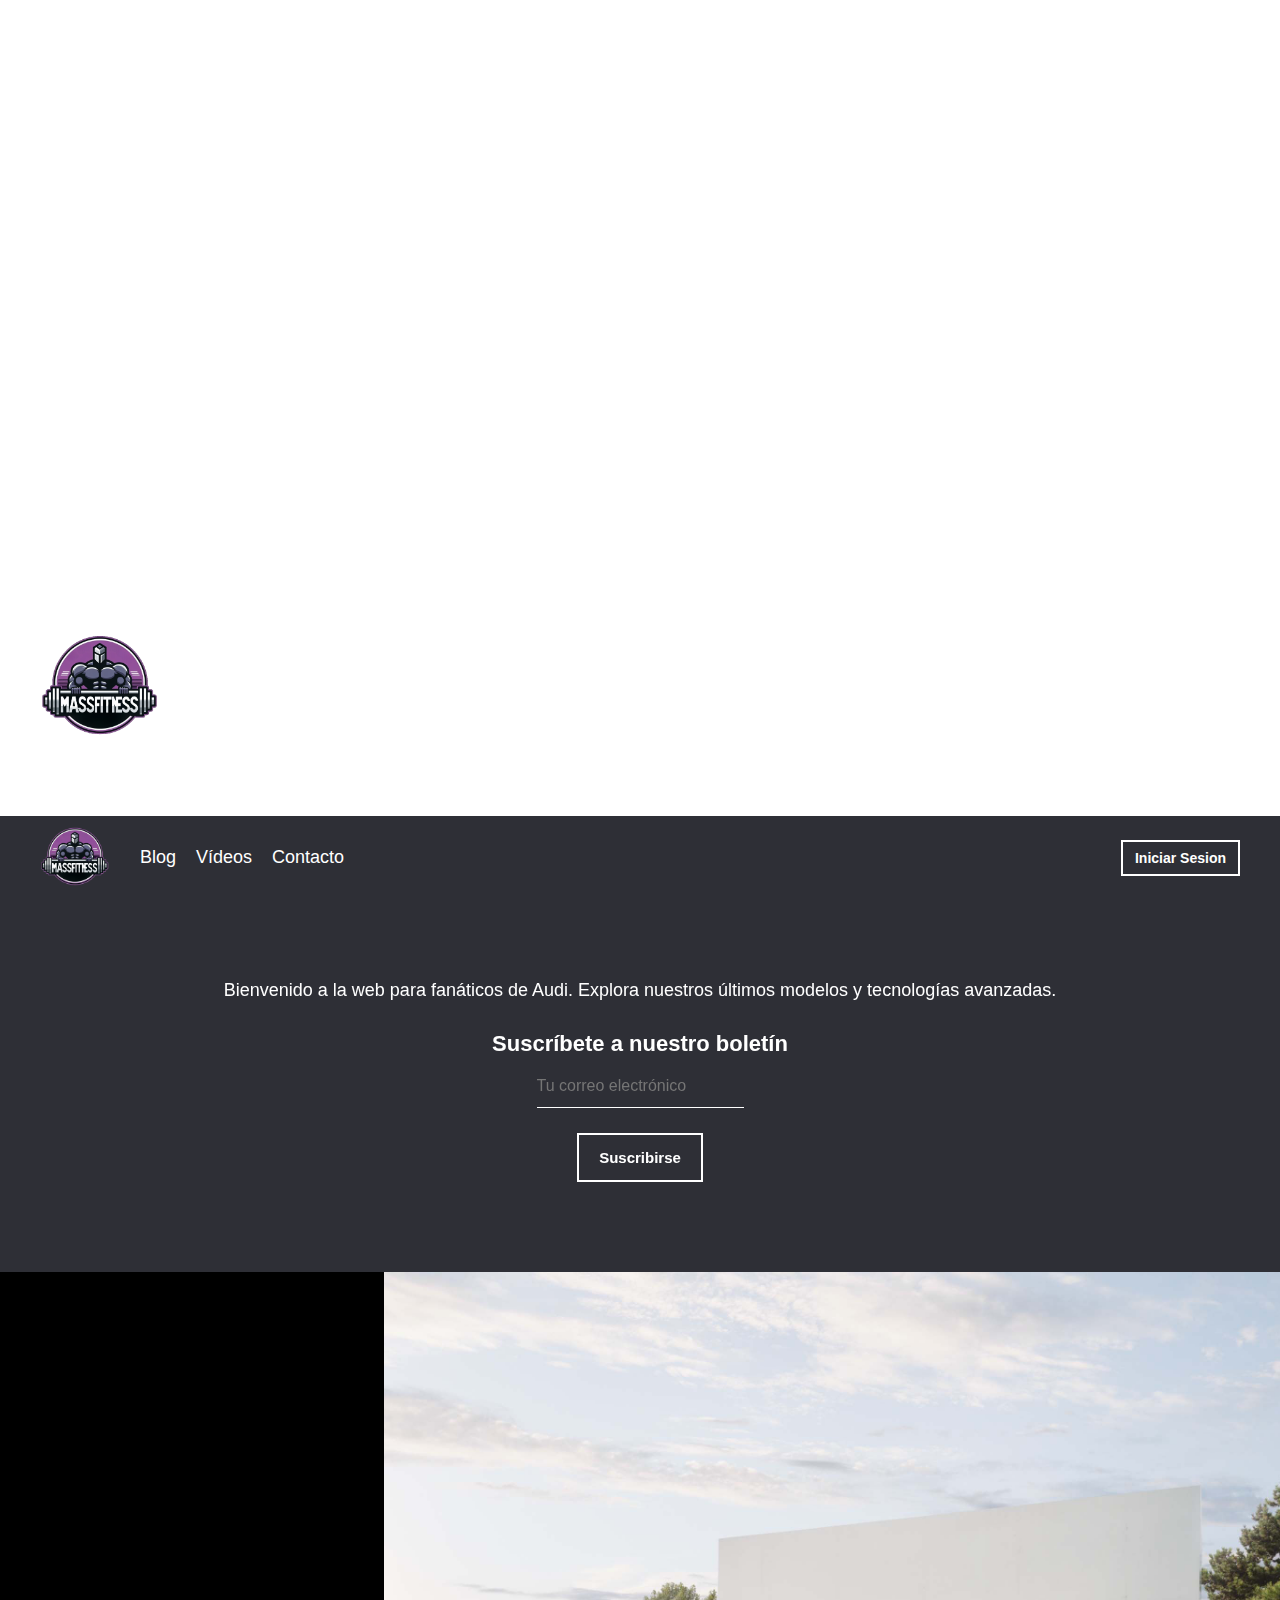
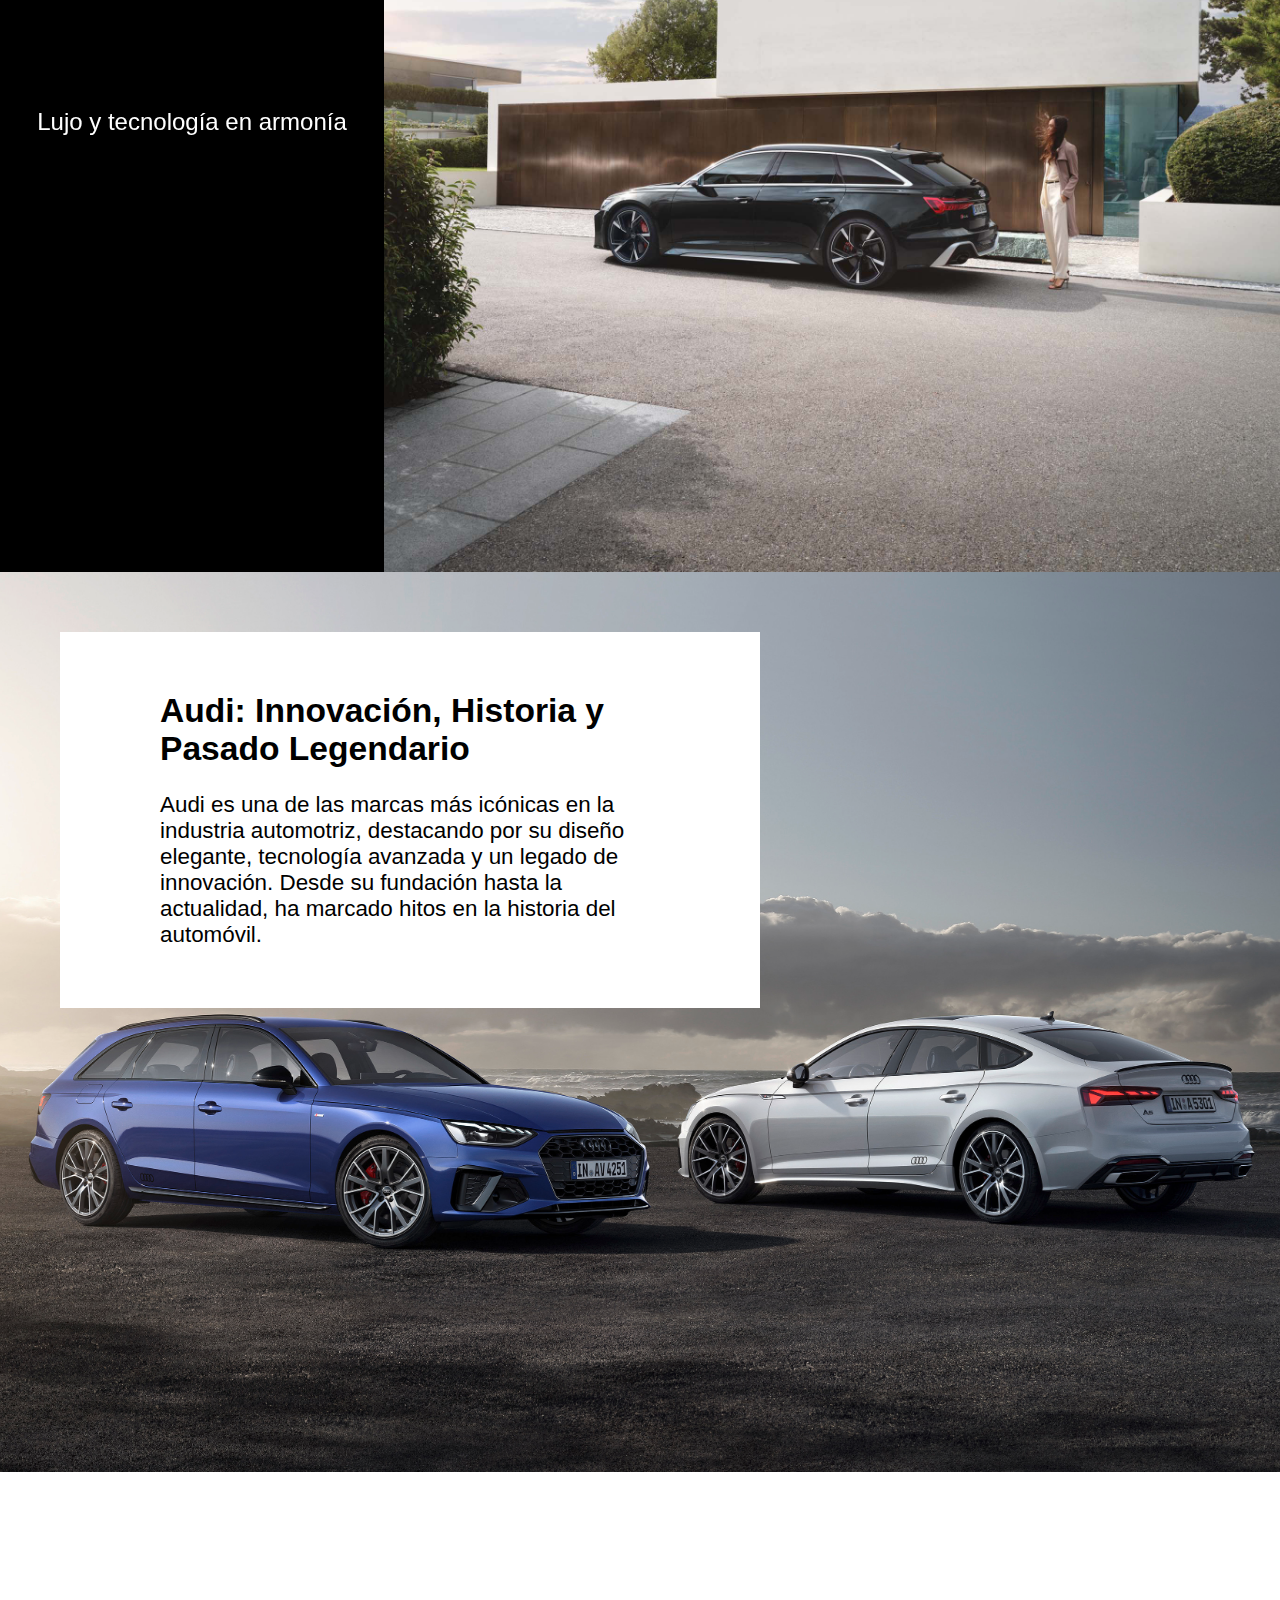
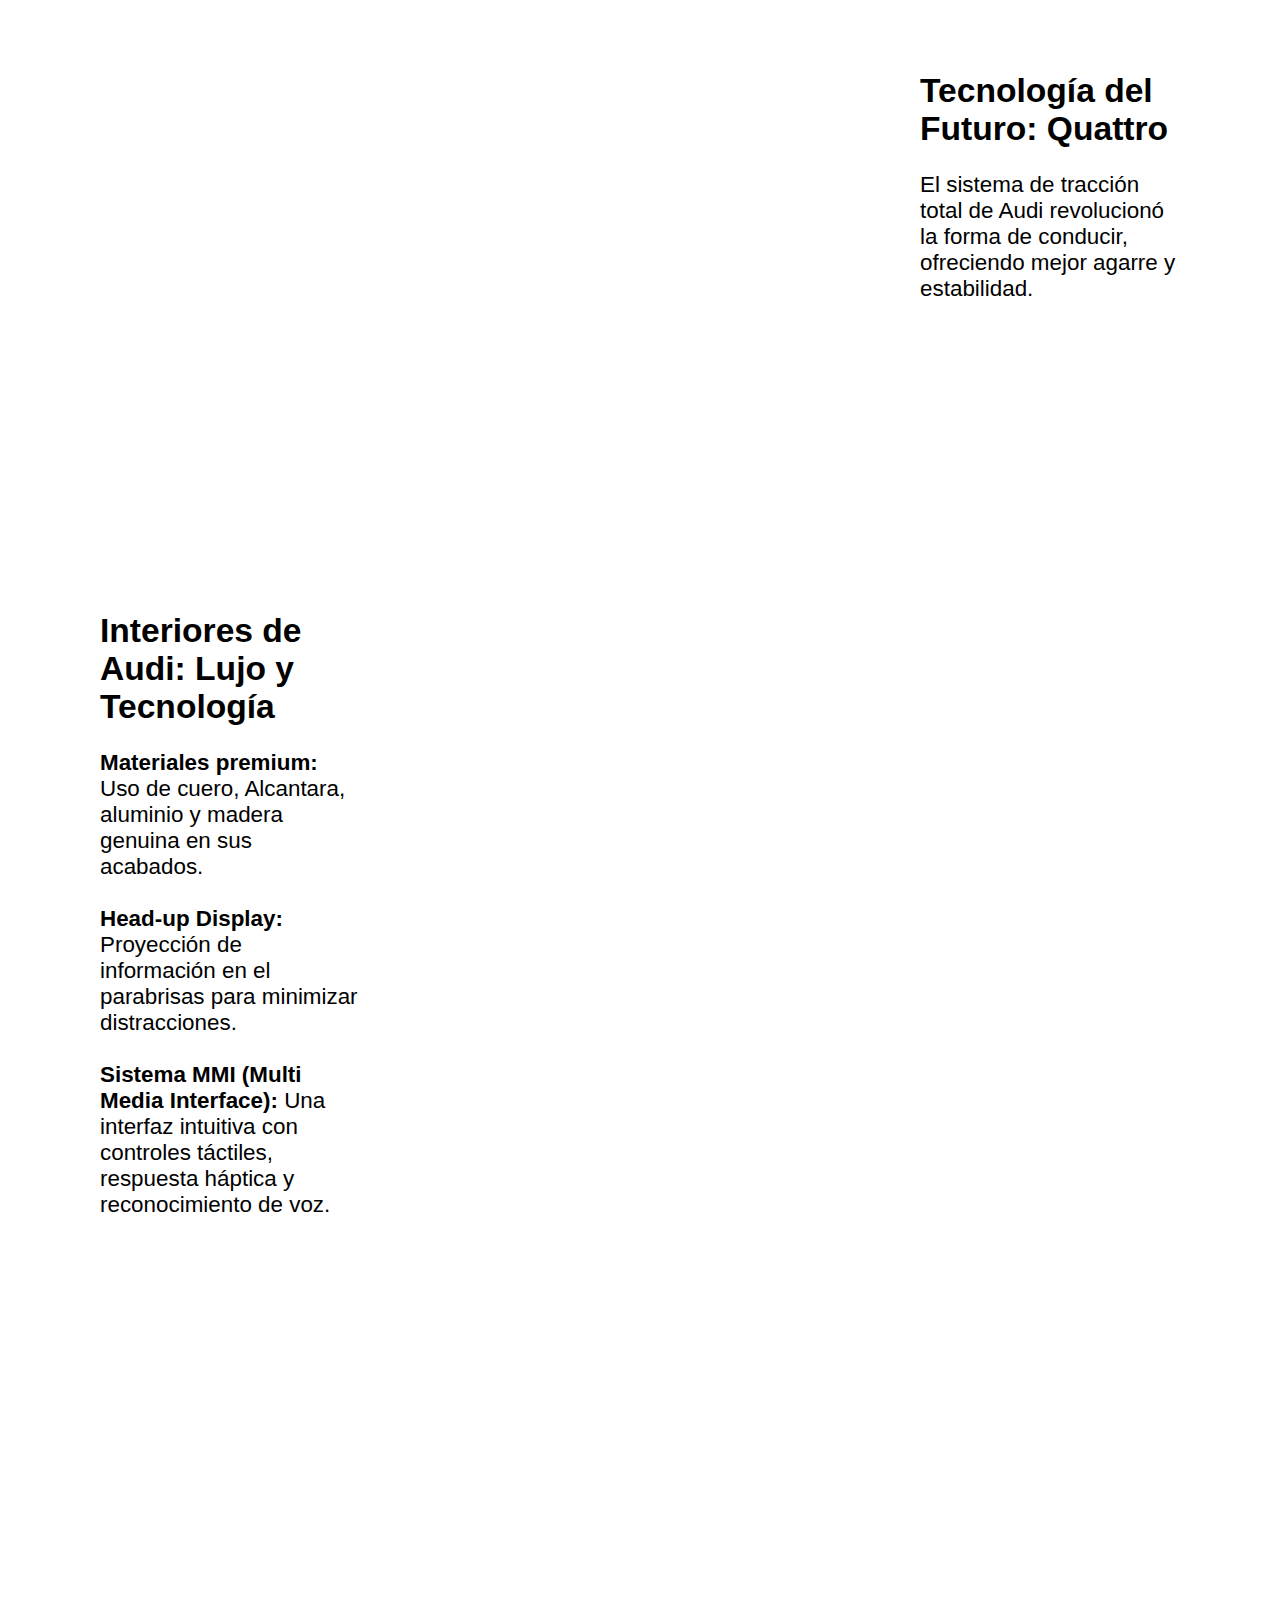
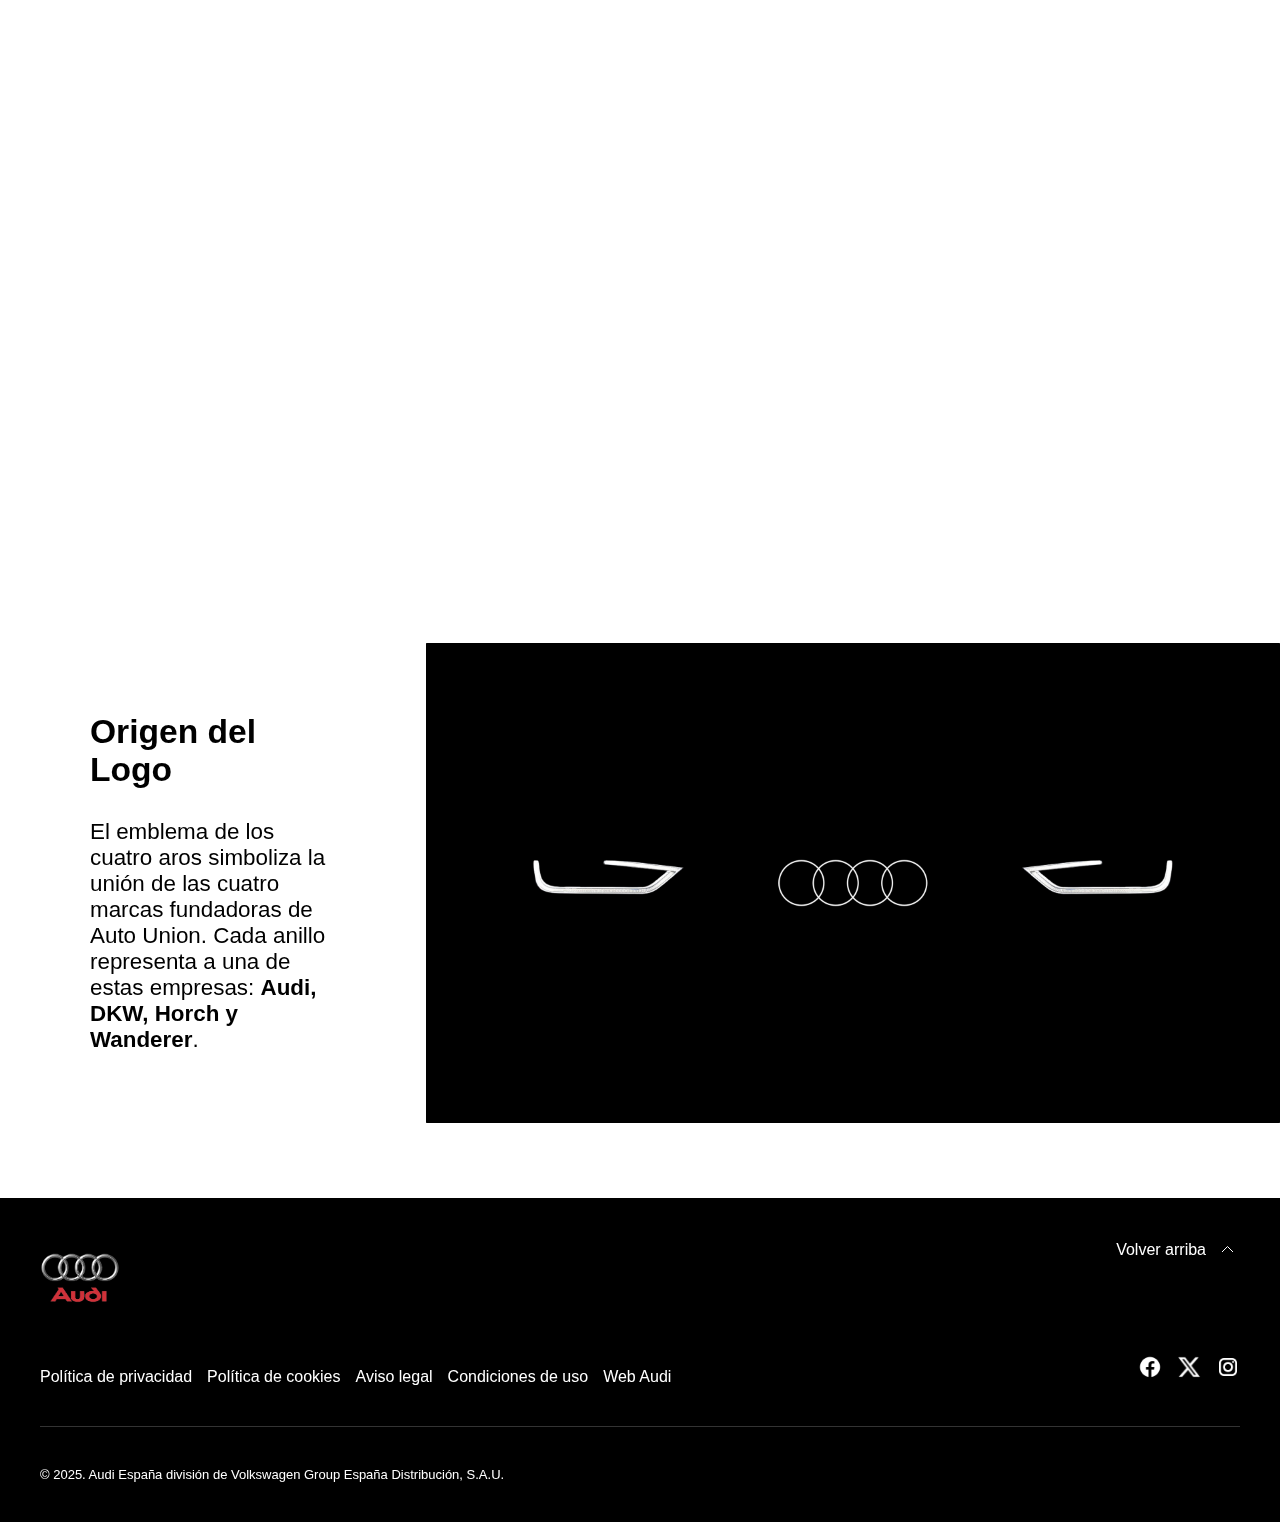
==== commit 1444aaad: "Topeheader hecho y medias query, falta de iniciar sesion" ====
--- a/index.html
+++ b/index.html
@@ -17,8 +17,6 @@
             <img src="img/massfitness_nobackground.png" class="img-top" alt="Imagen de fondo arriba">
             <h1 class="titulo-top">Bienvenidos a MassFitness</h1>
         </section>
-
-        <div class="header-placeholder"></div>
 
         <header id="#">
             <div class="topheader">
--- a/css/estilos.css
+++ b/css/estilos.css
@@ -56,18 +56,13 @@
     width: 100%;
 }
 
-.img-top {
-    width: 150px;
-    height: 150px;
-    object-fit: contain;
-}
-
 /* HEADER */
 
 .container-header {
     display: flex;
+    max-width: 100%;
     height: 100vh;
-    justify-content: center;
+    justify-content: flex-start;
     align-items: flex-end;
     padding-bottom: var(--header-height);
 }
@@ -77,6 +72,7 @@
     top: 0;
     left: 0;
     width: 100%;
+    max-width: 100%;
     height: 100vh;
     background-image: url("/img/fondo.jpg");
     background-size: cover;
@@ -85,14 +81,22 @@
     z-index: -1;
 }
 
-.titulo-top {
-    font-size: 3rem;
-    font-weight: bold;
-    color: white;
-}
-
 .img-titulo {
     margin: 40px;
+    max-width: 100%;
+}
+
+.img-top {
+    width: 120px;
+    height: auto;
+}
+
+.titulo-top {
+    display: flex;
+    max-width: 100%;
+    font-size: 2.2em;
+    font-weight: bold;
+    color: white;
 }
 
 /* TOPHEADER */
@@ -104,7 +108,7 @@
 }
 
 .nav-enlaces {
-    margin-left: 40px;
+    margin-left: 30px;
 }
 
 .button-iniciar-sesion {
@@ -128,7 +132,7 @@
 ul {
     list-style: none;
     display: flex;
-    gap: 15px;
+    gap: 20px;
 }
 
 ul li a {
@@ -139,15 +143,15 @@
 header {
     position: absolute;
     bottom: 0;
-    left: 0;
-    width: 100%;
-    z-index: 1000;
+    width: 100%;
+    z-index: 998;
     transition: all 0.3s ease-in-out;
 }
 
 .topheader {
     display: flex;
     width: 100%;
+    max-width: 100%;
     justify-content: space-between;
     align-items: center;
     padding: 10px;
@@ -166,7 +170,6 @@
 header nav ul li a {
    color: white;
    font-size: large;
-   margin-left: 12px;
 }
 
 header nav ul li a:hover {
@@ -380,6 +383,7 @@
 /* INTRO */
 
 .intro {
+    max-width: 100%;
     padding: var(--header-height);
     text-align: center;
     font-size: large;
@@ -851,6 +855,31 @@
 /* Para pantallas menores a 1024px (tablets y móviles grandes) */
 @media (max-width: 1024px) {
 
+    .img-titulo {
+        margin: 34px;
+    }
+    
+    .img-top {
+        width: 120px;
+        height: auto;
+    }
+    
+    .titulo-top {
+        font-size: 2.1em;
+    }
+
+    .logo {
+        margin-left: 24px;
+    }
+    
+    .nav-enlaces {
+        margin-left: 24px;
+    }
+
+    .button-iniciar-sesion {
+        margin-right: 24px;
+    }
+
     .carrusel-container {
         width: 100%;
         flex-direction: column;
@@ -995,14 +1024,54 @@
 /* Para pantallas menores a 768px (móviles) */
 @media (max-width: 768px) {
 
+    header nav ul li a {
+        font-size: medium;
+    }
+
+    .img-titulo {
+        margin: 30px;
+    }
+    
+    .img-top {
+        width: 100px;
+        height: auto;
+    }
+    
+    .titulo-top {
+        font-size: 1.9em;
+    }
+
+    .logo {
+        margin-left: 20px;
+    }
+    
+    .nav-enlaces {
+        margin-left: 20px;
+    }
+
+    ul {
+        gap: 18px;
+    }
+
+    .img-logo {
+        max-width: 65px;
+        max-height: 65px;
+    }
+
+    .button-iniciar-sesion {
+        padding: 6px 10px 6px 10px;
+        font-size: 12px;
+        margin-right: 20px;
+    }
+
     .overlay h1 {
         font-size: 20px;
     }
 
     .intro {
         font-size: 16px;
-        margin-left: 20px;
-        margin-right: 20px;
+        padding-left: 30px;
+        padding-right: 30px;
     }
 
     .texto-slide {
@@ -1078,6 +1147,47 @@
 
 /* Para pantallas muy pequeñas (menores a 480px) */
 @media (max-width: 480px) {
+
+    header nav ul li a {
+        font-size: small;
+    }
+
+    .img-titulo {
+        margin: 25px;
+    }
+    
+    .img-top {
+        width: 80px;
+        height: auto;
+    }
+    
+    .titulo-top {
+        font-size: 1.5em;
+    }
+
+    .logo {
+        margin-left: 16px;
+    }
+    
+    .nav-enlaces {
+        margin-left: 16px;
+    }
+
+    ul {
+        gap: 16px;
+    }
+
+    .img-logo {
+        max-width: 60px;
+        max-height: 60px;
+    }
+
+    .button-iniciar-sesion {
+        padding: 6px 8px 6px 8px;
+        font-size: 10px;
+        margin-right: 16px;
+    }
+
     .carrusel-texto {
         font-size: 14px;
         padding: 15px;
@@ -1098,8 +1208,8 @@
 
     .intro {
         font-size: 16px;
-        margin-left: 20px;
-        margin-right: 20px;
+        padding-left: 20px;
+        padding-right: 20px;
     }
 
     .texto-slide {
